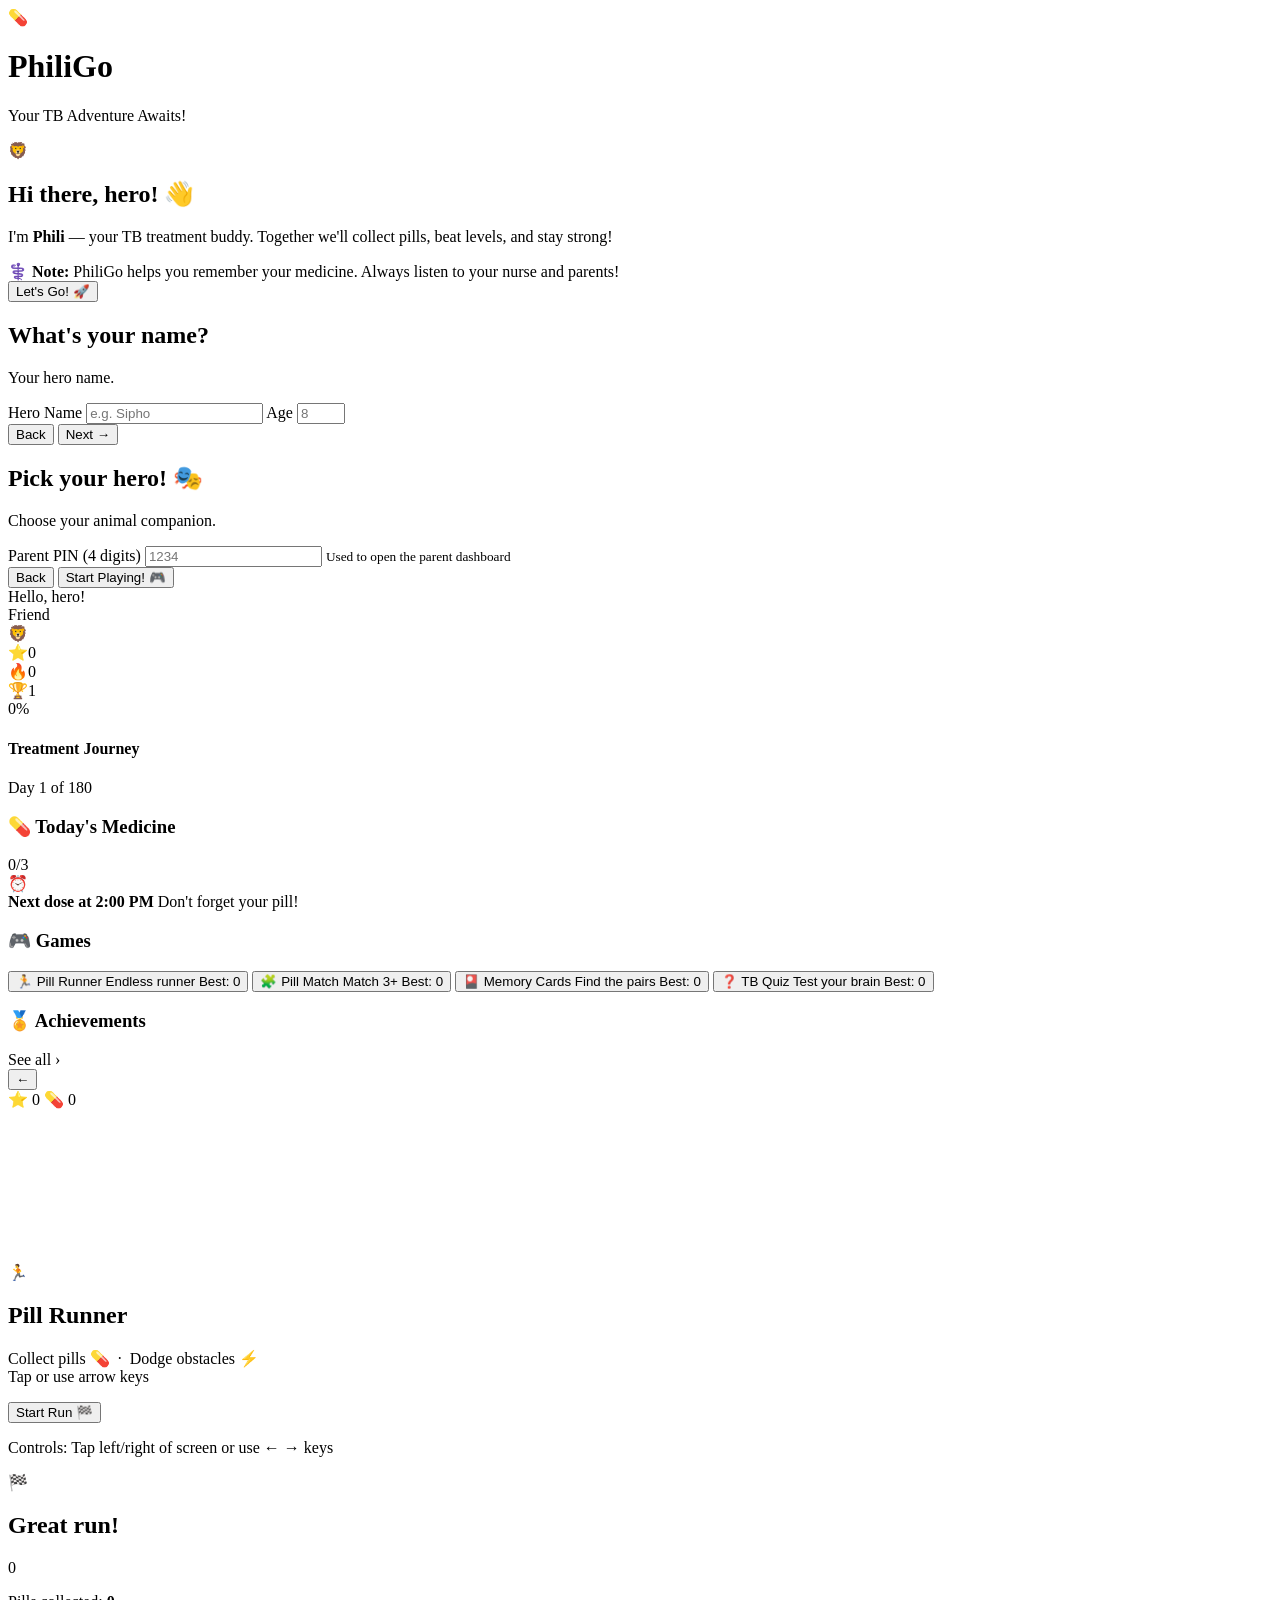
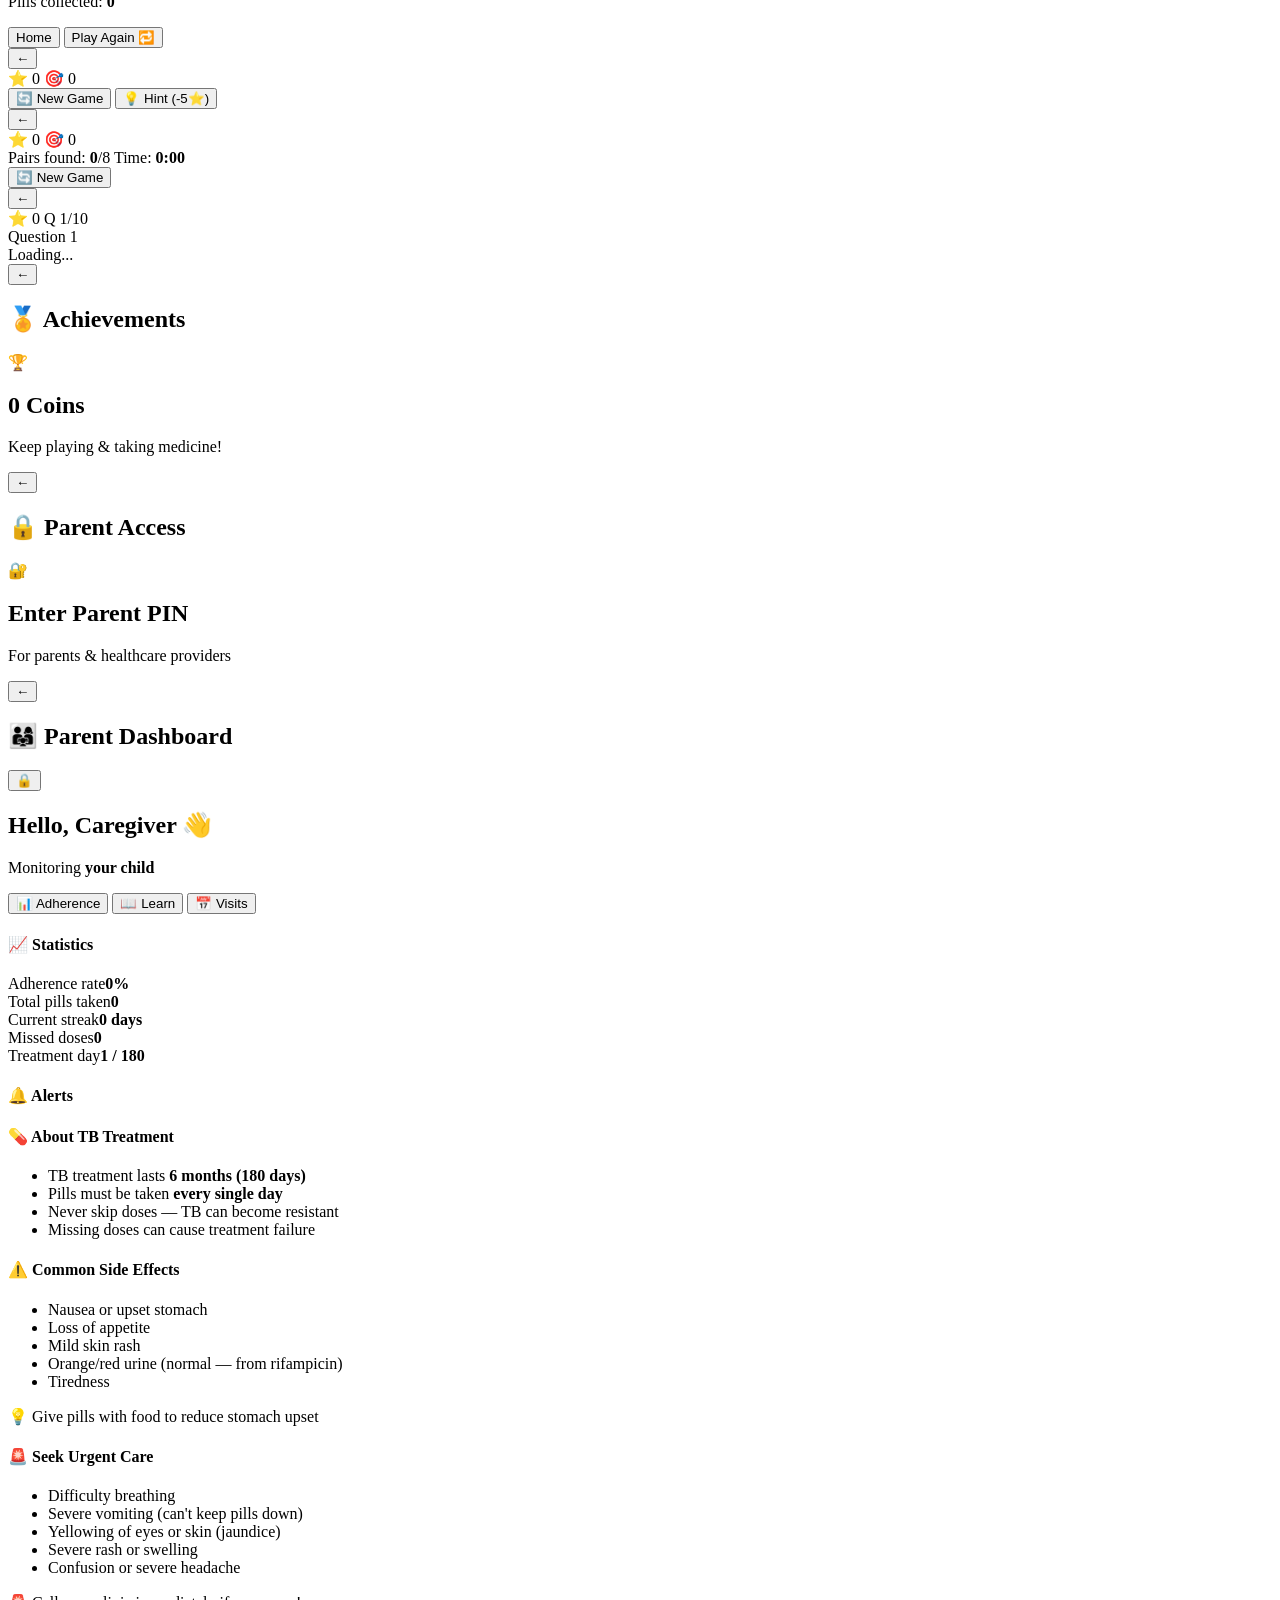
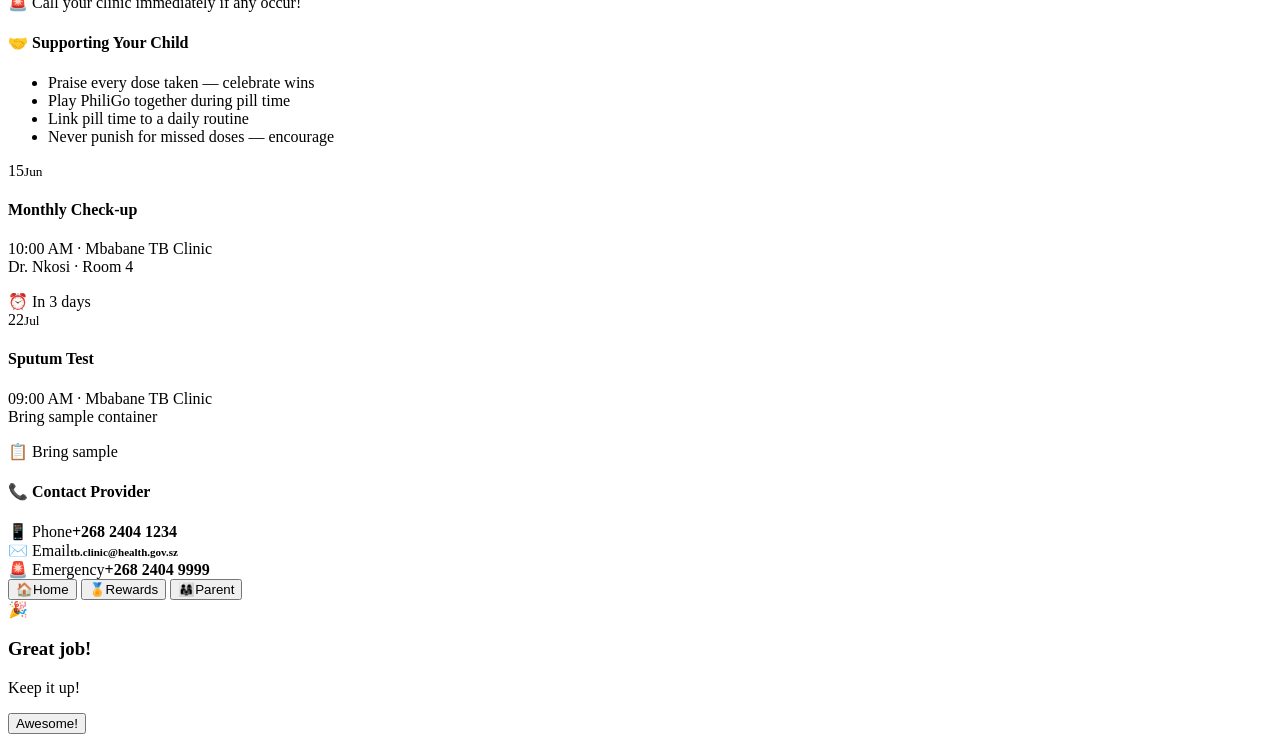
==== index.html @ ef75ff35 "Demo code to full code" ====
<!DOCTYPE html>
<html lang="en">
<head>
<meta charset="UTF-8">
<meta name="viewport" content="width=device-width,initial-scale=1,maximum-scale=1,user-scalable=no,viewport-fit=cover">
<meta name="theme-color" content="#0f7b5a">
<meta name="apple-mobile-web-app-capable" content="yes">
<meta name="apple-mobile-web-app-title" content="PhiliGo">
<meta name="description" content="Gamified TB treatment adherence app for children in Eswatini">
<title>PhiliGo — TB Adherence Adventure</title>
<link rel="manifest" href="manifest.json">
<link rel="apple-touch-icon" href="icons/icon-192.png">
<link href="https://fonts.googleapis.com/css2?family=Fredoka:wght@400;500;600;700&family=Inter:wght@400;500;600;700;800;900&display=swap" rel="stylesheet">
<link rel="stylesheet" href="css/styles.css">
</head>
<body>

<!-- SPLASH -->
<div id="splash" class="splash">
  <div class="splash__icon">💊</div>
  <h1 class="splash__title">Phili<span>Go</span></h1>
  <p class="splash__tag">Your TB Adventure Awaits!</p>
  <div class="splash__loader"><span></span></div>
</div>

<!-- ONBOARDING -->
<div id="onboard" class="onboard">
  <div class="onboard__step" data-step="0">
    <div class="dots"><span class="active"></span><span></span><span></span></div>
    <div class="onboard__hero">🦁</div>
    <h2>Hi there, hero! 👋</h2>
    <p>I'm <strong>Phili</strong> — your TB treatment buddy. Together we'll collect pills, beat levels, and stay strong!</p>
    <div class="onboard__note">
      <strong>⚕️ Note:</strong> PhiliGo helps you remember your medicine. Always listen to your nurse and parents!
    </div>
    <button class="btn btn--primary" onclick="ob.next()">Let's Go! 🚀</button>
  </div>

  <div class="onboard__step" data-step="1">
    <div class="dots"><span></span><span class="active"></span><span></span></div>
    <h2>What's your name?</h2>
    <p>Your hero name.</p>
    <label class="field">
      <span>Hero Name</span>
      <input id="obName" placeholder="e.g. Sipho" maxlength="20" autocomplete="given-name">
    </label>
    <label class="field">
      <span>Age</span>
      <input id="obAge" type="number" min="6" max="15" placeholder="8" inputmode="numeric">
    </label>
    <div class="onboard__btns">
      <button class="btn btn--ghost" onclick="ob.prev()">Back</button>
      <button class="btn btn--primary" onclick="ob.step2()">Next →</button>
    </div>
  </div>

  <div class="onboard__step" data-step="2">
    <div class="dots"><span></span><span></span><span class="active"></span></div>
    <h2>Pick your hero! 🎭</h2>
    <p>Choose your animal companion.</p>
    <div id="avatarGrid" class="avatar-grid"></div>
    <label class="field">
      <span>Parent PIN (4 digits)</span>
      <input id="obPin" type="tel" maxlength="4" inputmode="numeric" placeholder="1234">
      <small>Used to open the parent dashboard</small>
    </label>
    <div class="onboard__btns">
      <button class="btn btn--ghost" onclick="ob.prev()">Back</button>
      <button class="btn btn--primary" onclick="ob.finish()">Start Playing! 🎮</button>
    </div>
  </div>
</div>

<!-- MAIN APP -->
<div id="app" class="app">

  <!-- ============ SCREEN: HOME ============ -->
  <section class="screen screen--active" id="sc-home">
    <header class="home-header">
      <div class="home-header__row">
        <div>
          <div class="home-header__greet">Hello, hero!</div>
          <div class="home-header__name" id="homeName">Friend</div>
        </div>
        <div class="home-header__avatar" id="homeAvatar">🦁</div>
      </div>
      <div class="home-header__stats">
        <div class="stat-bubble"><span>⭐</span><span id="statCoins">0</span></div>
        <div class="stat-bubble"><span>🔥</span><span id="statStreak">0</span></div>
        <div class="stat-bubble"><span>🏆</span><span id="statLevel">1</span></div>
      </div>
    </header>

    <div class="progress-card">
      <div class="progress-ring" id="progRing">
        <span id="progPct">0%</span>
      </div>
      <div class="progress-card__txt">
        <h4>Treatment Journey</h4>
        <p id="treatInfo">Day 1 of 180</p>
      </div>
    </div>

    <div class="section-head">
      <h3>💊 Today's Medicine</h3>
      <span class="pill-count" id="pillCount">0/3</span>
    </div>
    <div class="pills-today" id="pillsToday"></div>

    <div class="reminder-banner" id="reminderBanner">
      <span class="reminder-banner__ico">⏰</span>
      <div class="reminder-banner__txt">
        <strong id="nextReminder">Next dose at 2:00 PM</strong>
        <span>Don't forget your pill!</span>
      </div>
    </div>

    <div class="section-head"><h3>🎮 Games</h3></div>
    <div class="games-grid">
      <button class="game-card game-card--orange" onclick="nav.go('game-runner')">
        <span class="game-card__ico">🏃</span>
        <span class="game-card__name">Pill Runner</span>
        <span class="game-card__sub">Endless runner</span>
        <span class="game-card__hi">Best: <span id="hi-runner">0</span></span>
      </button>
      <button class="game-card game-card--purple" onclick="nav.go('game-match')">
        <span class="game-card__ico">🧩</span>
        <span class="game-card__name">Pill Match</span>
        <span class="game-card__sub">Match 3+</span>
        <span class="game-card__hi">Best: <span id="hi-match">0</span></span>
      </button>
      <button class="game-card game-card--blue" onclick="nav.go('game-memory')">
        <span class="game-card__ico">🎴</span>
        <span class="game-card__name">Memory Cards</span>
        <span class="game-card__sub">Find the pairs</span>
        <span class="game-card__hi">Best: <span id="hi-memory">0</span></span>
      </button>
      <button class="game-card game-card--red" onclick="nav.go('game-quiz')">
        <span class="game-card__ico">❓</span>
        <span class="game-card__name">TB Quiz</span>
        <span class="game-card__sub">Test your brain</span>
        <span class="game-card__hi">Best: <span id="hi-quiz">0</span></span>
      </button>
    </div>

    <div class="section-head">
      <h3>🏅 Achievements</h3>
      <span class="see-all" onclick="nav.go('rewards')">See all ›</span>
    </div>
    <div class="badges-mini" id="miniBadges"></div>
  </section>

  <!-- ============ SCREEN: RUNNER ============ -->
  <section class="screen" id="sc-game-runner">
    <div class="game-shell">
      <div class="game-hud">
        <button class="game-hud__back" onclick="nav.go('home')">←</button>
        <div class="game-hud__stats">
          <span class="hud-chip">⭐ <span id="runnerCoins">0</span></span>
          <span class="hud-chip">💊 <span id="runnerPills">0</span></span>
        </div>
      </div>
      <canvas id="runnerCanvas"></canvas>
      <div class="game-overlay game-overlay--active" id="runnerStart">
        <div class="game-overlay__ico">🏃</div>
        <h2>Pill Runner</h2>
        <p>Collect pills 💊 &nbsp;·&nbsp; Dodge obstacles ⚡<br>Tap or use arrow keys</p>
        <button class="btn btn--primary" onclick="Runner.start()">Start Run 🏁</button>
        <p class="game-overlay__hint">Controls: Tap left/right of screen or use ← → keys</p>
      </div>
      <div class="game-overlay" id="runnerOver">
        <div class="game-overlay__ico">🏁</div>
        <h2>Great run!</h2>
        <div class="game-overlay__score" id="runnerFinalScore">0</div>
        <p>Pills collected: <strong id="runnerFinalPills">0</strong></p>
        <div class="game-overlay__btns">
          <button class="btn btn--ghost" onclick="Runner.stopAndGoHome()">Home</button>
          <button class="btn btn--primary" onclick="Runner.start()">Play Again 🔁</button>
        </div>
      </div>
    </div>
  </section>

  <!-- ============ SCREEN: MATCH-3 ============ -->
  <section class="screen" id="sc-game-match">
    <div class="game-shell game-shell--light">
      <div class="game-hud game-hud--dark">
        <button class="game-hud__back" onclick="nav.go('home')">←</button>
        <div class="game-hud__stats">
          <span class="hud-chip">⭐ <span id="matchScore">0</span></span>
          <span class="hud-chip">🎯 <span id="matchMoves">0</span></span>
        </div>
      </div>
      <div class="match-wrap">
        <div class="match-grid" id="matchGrid"></div>
        <div class="match-actions">
          <button class="btn btn--ghost" onclick="Match3.restart()">🔄 New Game</button>
          <button class="btn btn--primary" onclick="Match3.hint()">💡 Hint (-5⭐)</button>
        </div>
      </div>
    </div>
  </section>

  <!-- ============ SCREEN: MEMORY ============ -->
  <section class="screen" id="sc-game-memory">
    <div class="game-shell game-shell--light">
      <div class="game-hud game-hud--dark">
        <button class="game-hud__back" onclick="nav.go('home')">←</button>
        <div class="game-hud__stats">
          <span class="hud-chip">⭐ <span id="memScore">0</span></span>
          <span class="hud-chip">🎯 <span id="memMoves">0</span></span>
        </div>
      </div>
      <div class="memory-wrap">
        <div class="memory-grid" id="memoryGrid"></div>
        <div class="memory-info">
          <span>Pairs found: <strong id="memPairs">0</strong>/8</span>
          <span>Time: <strong id="memTime">0:00</strong></span>
        </div>
        <button class="btn btn--primary" onclick="Memory.restart()">🔄 New Game</button>
      </div>
    </div>
  </section>

  <!-- ============ SCREEN: QUIZ ============ -->
  <section class="screen" id="sc-game-quiz">
    <div class="game-shell game-shell--light">
      <div class="game-hud game-hud--dark">
        <button class="game-hud__back" onclick="nav.go('home')">←</button>
        <div class="game-hud__stats">
          <span class="hud-chip">⭐ <span id="quizScore">0</span></span>
          <span class="hud-chip">Q <span id="quizQNum">1</span>/10</span>
        </div>
      </div>
      <div class="quiz-wrap">
        <div class="quiz-progress"><div class="quiz-progress__bar" id="quizBar"></div></div>
        <div class="quiz-card">
          <div class="quiz-card__num">Question <span id="quizNumText">1</span></div>
          <div class="quiz-card__q" id="quizQ">Loading...</div>
        </div>
        <div class="quiz-options" id="quizOptions"></div>
        <div class="quiz-feedback" id="quizFeedback"></div>
      </div>
    </div>
  </section>

  <!-- ============ SCREEN: REWARDS ============ -->
  <section class="screen" id="sc-rewards">
    <div class="topbar">
      <button class="topbar__back" onclick="nav.go('home')">←</button>
      <h2>🏅 Achievements</h2>
      <div class="topbar__spacer"></div>
    </div>
    <div class="rewards-header">
      <div class="rewards-header__ico">🏆</div>
      <h2 id="rewardCoins">0 Coins</h2>
      <p>Keep playing & taking medicine!</p>
    </div>
    <div class="badges-grid" id="badgesGrid"></div>
  </section>

  <!-- ============ SCREEN: PARENT PIN ============ -->
  <section class="screen" id="sc-pin">
    <div class="topbar">
      <button class="topbar__back" onclick="nav.go('home')">←</button>
      <h2>🔒 Parent Access</h2>
      <div class="topbar__spacer"></div>
    </div>
    <div class="pin-screen">
      <div class="pin-screen__ico">🔐</div>
      <h2>Enter Parent PIN</h2>
      <p>For parents & healthcare providers</p>
      <div class="pin-dots" id="pinDots">
        <span></span><span></span><span></span><span></span>
      </div>
      <div class="pin-pad" id="pinPad"></div>
      <div class="pin-error" id="pinError"></div>
    </div>
  </section>

  <!-- ============ SCREEN: PARENT DASH ============ -->
  <section class="screen" id="sc-parent">
    <div class="topbar">
      <button class="topbar__back" onclick="nav.go('home')">←</button>
      <h2>👨‍👩‍👧 Parent Dashboard</h2>
      <button class="topbar__lock" onclick="Parent.lock()">🔒</button>
    </div>
    <div class="parent-welcome">
      <h2>Hello, Caregiver 👋</h2>
      <p>Monitoring <strong id="parentChildName">your child</strong></p>
    </div>

    <div class="parent-tabs">
      <button class="active" data-tab="adherence" onclick="Parent.tab('adherence')">📊 Adherence</button>
      <button data-tab="education" onclick="Parent.tab('education')">📖 Learn</button>
      <button data-tab="appointments" onclick="Parent.tab('appointments')">📅 Visits</button>
    </div>

    <div class="parent-tab active" id="tab-adherence">
      <div class="week-grid" id="weekGrid"></div>
      <div class="stat-panel">
        <h4>📈 Statistics</h4>
        <div class="stat-rows">
          <div class="stat-row"><span>Adherence rate</span><strong id="pAdhRate">0%</strong></div>
          <div class="stat-row"><span>Total pills taken</span><strong id="pTotal">0</strong></div>
          <div class="stat-row"><span>Current streak</span><strong id="pStreak">0 days</strong></div>
          <div class="stat-row"><span>Missed doses</span><strong class="red" id="pMissed">0</strong></div>
          <div class="stat-row"><span>Treatment day</span><strong id="pDay">1 / 180</strong></div>
        </div>
      </div>
      <div class="stat-panel">
        <h4>🔔 Alerts</h4>
        <div id="parentAlerts"></div>
      </div>
    </div>

    <div class="parent-tab" id="tab-education">
      <div class="edu-card">
        <h4>💊 About TB Treatment</h4>
        <ul>
          <li>TB treatment lasts <strong>6 months (180 days)</strong></li>
          <li>Pills must be taken <strong>every single day</strong></li>
          <li>Never skip doses — TB can become resistant</li>
          <li>Missing doses can cause treatment failure</li>
        </ul>
      </div>
      <div class="edu-card">
        <h4>⚠️ Common Side Effects</h4>
        <ul>
          <li>Nausea or upset stomach</li>
          <li>Loss of appetite</li>
          <li>Mild skin rash</li>
          <li>Orange/red urine (normal — from rifampicin)</li>
          <li>Tiredness</li>
        </ul>
        <div class="tip-box">💡 Give pills with food to reduce stomach upset</div>
      </div>
      <div class="edu-card edu-card--danger">
        <h4>🚨 Seek Urgent Care</h4>
        <ul>
          <li>Difficulty breathing</li>
          <li>Severe vomiting (can't keep pills down)</li>
          <li>Yellowing of eyes or skin (jaundice)</li>
          <li>Severe rash or swelling</li>
          <li>Confusion or severe headache</li>
        </ul>
        <div class="tip-box tip-box--danger">🚨 Call your clinic immediately if any occur!</div>
      </div>
      <div class="edu-card">
        <h4>🤝 Supporting Your Child</h4>
        <ul>
          <li>Praise every dose taken — celebrate wins</li>
          <li>Play PhiliGo together during pill time</li>
          <li>Link pill time to a daily routine</li>
          <li>Never punish for missed doses — encourage</li>
        </ul>
      </div>
    </div>

    <div class="parent-tab" id="tab-appointments">
      <div class="appt-card">
        <div class="appt-card__date"><span>15</span><small>Jun</small></div>
        <div class="appt-card__info">
          <h4>Monthly Check-up</h4>
          <p>10:00 AM · Mbabane TB Clinic<br>Dr. Nkosi · Room 4</p>
          <span class="appt-card__badge">⏰ In 3 days</span>
        </div>
      </div>
      <div class="appt-card">
        <div class="appt-card__date"><span>22</span><small>Jul</small></div>
        <div class="appt-card__info">
          <h4>Sputum Test</h4>
          <p>09:00 AM · Mbabane TB Clinic<br>Bring sample container</p>
          <span class="appt-card__badge appt-card__badge--amber">📋 Bring sample</span>
        </div>
      </div>
      <div class="stat-panel">
        <h4>📞 Contact Provider</h4>
        <div class="stat-rows">
          <div class="stat-row"><span>📱 Phone</span><strong>+268 2404 1234</strong></div>
          <div class="stat-row"><span>✉️ Email</span><strong style="font-size:11px;">tb.clinic@health.gov.sz</strong></div>
          <div class="stat-row"><span>🚨 Emergency</span><strong class="red">+268 2404 9999</strong></div>
        </div>
      </div>
    </div>
  </section>

  <!-- ============ BOTTOM NAV ============ -->
  <nav class="bottom-nav" id="bottomNav">
    <button class="nav-btn nav-btn--active" data-nav="home" onclick="nav.go('home')">
      <span class="nav-btn__ico">🏠</span><span class="nav-btn__lbl">Home</span>
    </button>
    <button class="nav-btn" data-nav="rewards" onclick="nav.go('rewards')">
      <span class="nav-btn__ico">🏅</span><span class="nav-btn__lbl">Rewards</span>
    </button>
    <button class="nav-btn" data-nav="pin" onclick="nav.go('pin')">
      <span class="nav-btn__ico">👨‍👩‍👧</span><span class="nav-btn__lbl">Parent</span>
    </button>
  </nav>
</div>

<!-- TOAST -->
<div id="toast" class="toast"></div>

<!-- MODAL -->
<div id="modal" class="modal-back">
  <div class="modal">
    <div class="modal__ico" id="modalIco">🎉</div>
    <h3 id="modalTitle">Great job!</h3>
    <p id="modalMsg">Keep it up!</p>
    <button class="btn btn--primary btn--full" onclick="ui.closeModal()">Awesome!</button>
  </div>
</div>

<script src="js/app.js"></script>
<script src="js/games.js"></script>
<script>
  // Register service worker
  if ('serviceWorker' in navigator) {
    window.addEventListener('load', () => {
      navigator.serviceWorker.register('sw.js').catch(() => {});
    });
  }
</script>
</body>
</html>
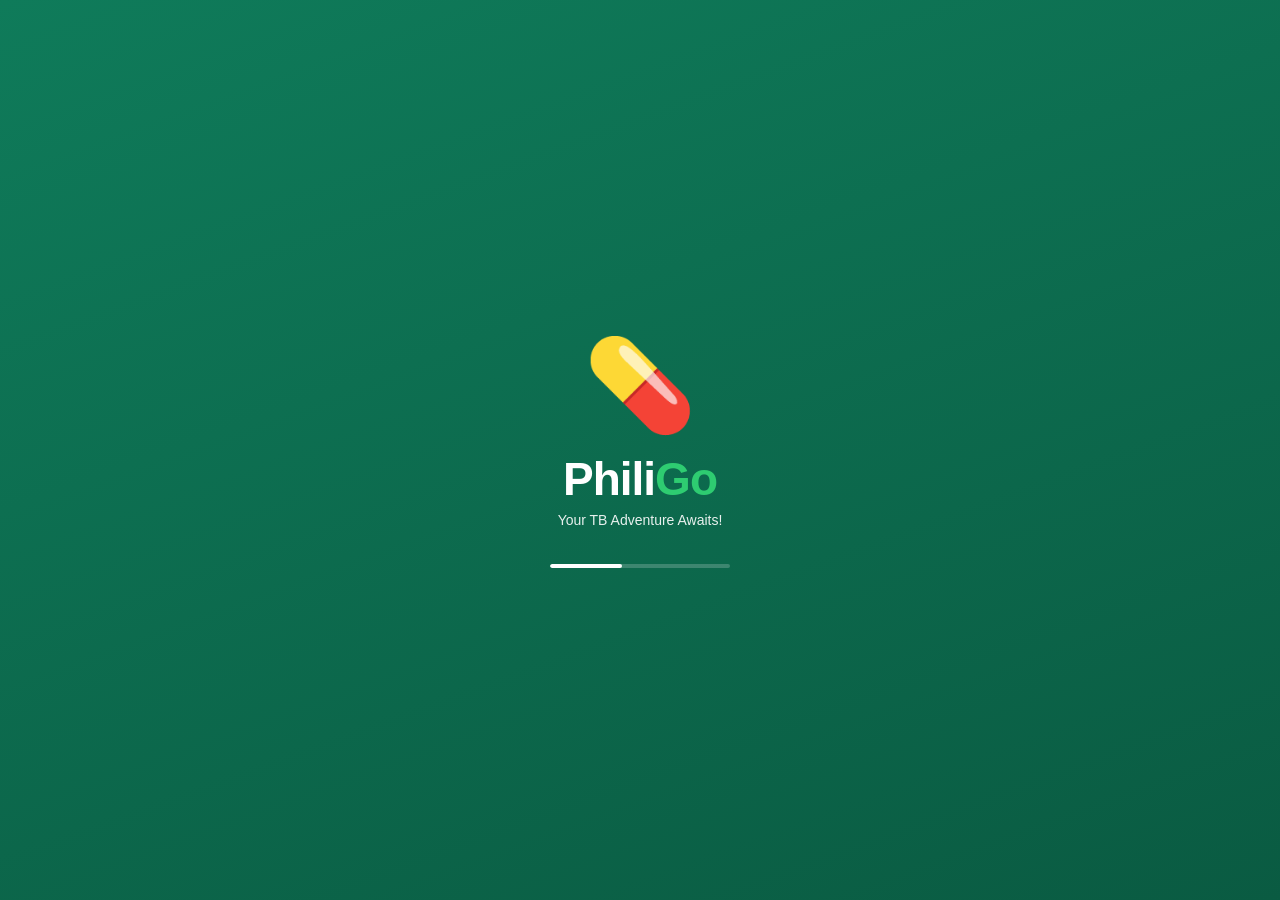
==== commit 86e63c1d: "Remove apple-touch-icon link from index.html" ====
--- a/index.html
+++ b/index.html
@@ -9,7 +9,6 @@
 <meta name="description" content="Gamified TB treatment adherence app for children in Eswatini">
 <title>PhiliGo — TB Adherence Adventure</title>
 <link rel="manifest" href="manifest.json">
-<link rel="apple-touch-icon" href="icons/icon-192.png">
 <link href="https://fonts.googleapis.com/css2?family=Fredoka:wght@400;500;600;700&family=Inter:wght@400;500;600;700;800;900&display=swap" rel="stylesheet">
 <link rel="stylesheet" href="css/styles.css">
 </head>
--- a/css/styles.css
+++ b/css/styles.css
@@ -0,0 +1,590 @@
+/* ============== RESET & VARIABLES ============== */
+*,*::before,*::after{margin:0;padding:0;box-sizing:border-box;-webkit-tap-highlight-color:transparent;}
+html,body{height:100%;overflow:hidden;}
+body{
+  font-family:'Inter',-apple-system,BlinkMacSystemFont,sans-serif;
+  background:#0a1a15;color:#0a2e25;
+  -webkit-font-smoothing:antialiased;
+  user-select:none;overscroll-behavior:none;
+  transition:background .3s,color .3s;
+}
+button{font-family:inherit;cursor:pointer;border:none;background:none;color:inherit;font-size:inherit;}
+input{font-family:inherit;font-size:15px;border:none;outline:none;background:none;color:inherit;}
+ul{list-style:none;}
+canvas{display:block;}
+
+:root{
+  --green:#0f7b5a;--green-dark:#0a5b42;--green-light:#2ecc71;--green-pale:#e8f5f0;
+  --orange:#f39c12;--purple:#9b59b6;--blue:#3498db;--red:#e74c3c;
+  --gold:#f1c40f;
+  --bg:#f4faf7;--surface:#ffffff;--surface-2:#eaf3ef;
+  --text:#0a2e25;--text-2:#4a6b60;--muted:#8aa89e;
+  --border:#d8e8e0;
+  --shadow:0 4px 14px rgba(15,123,90,.08);
+  --shadow-lg:0 12px 32px rgba(15,123,90,.15);
+  --radius:18px;
+  --safe-bottom:env(safe-area-inset-bottom,0px);
+}
+[data-theme="dark"]{
+  --bg:#0a1f18;--surface:#122e24;--surface-2:#1a3d32;
+  --text:#e8f5f0;--text-2:#a0c4b8;--muted:#608078;
+  --border:#2a4f42;
+}
+
+/* ============== APP SHELL ============== */
+.app{
+  max-width:480px;margin:0 auto;height:100vh;height:100dvh;
+  background:var(--bg);position:relative;overflow:hidden;
+  display:flex;flex-direction:column;
+  box-shadow:0 0 60px rgba(0,0,0,.15);
+}
+
+/* ============== SPLASH ============== */
+.splash{
+  position:fixed;inset:0;z-index:9999;
+  background:linear-gradient(160deg,var(--green),var(--green-dark));
+  display:flex;flex-direction:column;align-items:center;justify-content:center;
+  color:#fff;text-align:center;padding:30px;transition:opacity .5s;
+}
+.splash.hide{opacity:0;pointer-events:none;}
+.splash__icon{
+  font-size:90px;margin-bottom:14px;
+  animation:pulse 1.6s ease-in-out infinite;
+}
+@keyframes pulse{0%,100%{transform:scale(1);}50%{transform:scale(1.08);}}
+.splash__title{font-family:'Fredoka',sans-serif;font-size:46px;font-weight:700;letter-spacing:-1px;}
+.splash__title span{color:var(--green-light);}
+.splash__tag{font-size:14px;opacity:.9;margin-top:6px;}
+.splash__loader{
+  width:180px;height:4px;background:rgba(255,255,255,.2);
+  border-radius:4px;overflow:hidden;margin-top:36px;
+}
+.splash__loader span{
+  display:block;height:100%;width:40%;background:#fff;border-radius:4px;
+  animation:load 1.4s ease-in-out infinite;
+}
+@keyframes load{0%{transform:translateX(-100%);}100%{transform:translateX(350%);}}
+
+/* ============== ONBOARDING ============== */
+.onboard{
+  position:fixed;inset:0;z-index:9000;background:var(--bg);
+  display:none;flex-direction:column;padding:34px 24px 24px;
+  max-width:480px;margin:0 auto;overflow-y:auto;
+}
+.onboard.active{display:flex;}
+.onboard__step{display:none;flex-direction:column;flex:1;animation:slideIn .3s;}
+.onboard__step.active{display:flex;}
+@keyframes slideIn{from{opacity:0;transform:translateX(20px);}to{opacity:1;transform:translateX(0);}}
+.dots{display:flex;gap:6px;justify-content:center;margin-bottom:24px;}
+.dots span{width:8px;height:8px;border-radius:50%;background:var(--border);transition:.3s;}
+.dots span.active{background:var(--green);width:24px;border-radius:6px;}
+.onboard__hero{font-size:80px;text-align:center;margin:6px 0 18px;}
+.onboard h2{font-size:24px;font-weight:900;margin-bottom:10px;line-height:1.2;font-family:'Fredoka',sans-serif;}
+.onboard p{font-size:14px;color:var(--text-2);line-height:1.55;margin-bottom:18px;}
+.onboard__note{
+  font-size:12px;background:var(--green-pale);color:var(--green-dark);
+  padding:14px;border-radius:14px;line-height:1.5;margin-bottom:20px;
+}
+.onboard__btns{margin-top:auto;display:flex;gap:10px;}
+.field{display:block;margin-bottom:16px;}
+.field>span{
+  display:block;font-size:11px;font-weight:700;color:var(--green);
+  margin-bottom:6px;text-transform:uppercase;letter-spacing:.6px;
+}
+.field>small{display:block;font-size:10px;color:var(--muted);margin-top:6px;}
+.field input{
+  width:100%;padding:14px 16px;background:var(--surface);
+  border-radius:14px;font-size:15px;font-weight:600;
+  border:2px solid transparent;transition:.2s;color:var(--text);
+}
+.field input:focus{border-color:var(--green);}
+.avatar-grid{display:grid;grid-template-columns:repeat(4,1fr);gap:10px;margin-bottom:20px;}
+.avatar-opt{
+  aspect-ratio:1;border-radius:18px;background:var(--surface);
+  display:flex;align-items:center;justify-content:center;
+  font-size:32px;border:3px solid transparent;cursor:pointer;
+  transition:.15s;
+}
+.avatar-opt.selected{border-color:var(--green);background:var(--green-pale);transform:scale(1.05);}
+
+/* ============== BUTTONS ============== */
+.btn{
+  padding:15px 22px;border-radius:16px;font-weight:700;font-size:15px;
+  transition:.15s;display:inline-flex;align-items:center;justify-content:center;gap:8px;
+}
+.btn:active{transform:scale(.97);}
+.btn--primary{
+  background:linear-gradient(135deg,var(--green),var(--green-light));
+  color:#fff;box-shadow:0 8px 20px rgba(15,123,90,.3);
+}
+.btn--ghost{background:var(--surface);color:var(--text);}
+.btn--full{width:100%;}
+
+/* ============== SCREENS ============== */
+.screen{
+  position:absolute;inset:0;display:none;flex-direction:column;
+  background:var(--bg);overflow-y:auto;overflow-x:hidden;
+  padding-bottom:90px;
+}
+.screen--active{display:flex;}
+.screen::-webkit-scrollbar{width:0;}
+
+/* ============== TOPBAR ============== */
+.topbar{
+  display:flex;align-items:center;justify-content:space-between;
+  padding:16px 18px;background:var(--bg);position:sticky;top:0;z-index:20;
+  gap:10px;
+}
+.topbar h2{font-size:17px;font-weight:800;}
+.topbar__back,.topbar__lock{
+  width:38px;height:38px;border-radius:50%;
+  display:flex;align-items:center;justify-content:center;
+  background:var(--surface);font-size:18px;font-weight:700;
+  color:var(--green);box-shadow:var(--shadow);
+}
+.topbar__lock{background:var(--green-pale);}
+.topbar__spacer{width:38px;height:38px;}
+
+/* ============== HOME ============== */
+.home-header{
+  background:linear-gradient(160deg,var(--green),var(--green-dark));
+  padding:24px 22px 64px;color:#fff;
+  border-radius:0 0 32px 32px;margin-bottom:-42px;
+}
+.home-header__row{display:flex;justify-content:space-between;align-items:center;}
+.home-header__greet{font-size:13px;opacity:.85;}
+.home-header__name{font-size:24px;font-weight:800;margin-top:2px;}
+.home-header__avatar{
+  width:54px;height:54px;border-radius:50%;
+  background:rgba(255,255,255,.2);backdrop-filter:blur(10px);
+  display:flex;align-items:center;justify-content:center;
+  font-size:28px;border:2px solid rgba(255,255,255,.3);
+}
+.home-header__stats{
+  display:flex;gap:8px;margin-top:18px;
+}
+.stat-bubble{
+  flex:1;background:rgba(255,255,255,.18);backdrop-filter:blur(10px);
+  border-radius:14px;padding:8px 12px;
+  display:flex;align-items:center;gap:6px;
+  font-weight:800;font-size:14px;
+}
+
+/* Progress card */
+.progress-card{
+  margin:0 20px 16px;background:var(--surface);border-radius:20px;
+  padding:16px 18px;box-shadow:var(--shadow-lg);
+  display:flex;align-items:center;gap:14px;
+  position:relative;z-index:2;
+}
+.progress-ring{
+  width:74px;height:74px;border-radius:50%;flex-shrink:0;
+  background:conic-gradient(var(--green) 0deg, var(--green) var(--p,0deg), #e0ece6 var(--p,0deg));
+  display:flex;align-items:center;justify-content:center;
+  position:relative;transition:.5s;
+}
+.progress-ring::before{content:'';position:absolute;inset:8px;border-radius:50%;background:var(--surface);}
+.progress-ring span{position:relative;font-size:16px;font-weight:900;color:var(--green);}
+.progress-card__txt h4{font-size:14px;font-weight:800;margin-bottom:3px;}
+.progress-card__txt p{font-size:12px;color:var(--text-2);}
+
+/* Section heads */
+.section-head{
+  display:flex;justify-content:space-between;align-items:center;
+  padding:0 20px;margin:22px 0 12px;
+}
+.section-head h3{font-size:16px;font-weight:800;font-family:'Fredoka',sans-serif;}
+.pill-count{
+  font-size:12px;font-weight:800;color:var(--green);
+  background:var(--green-pale);padding:4px 12px;border-radius:20px;
+}
+.see-all{font-size:12px;font-weight:700;color:var(--green);cursor:pointer;}
+
+/* Today's pills */
+.pills-today{display:flex;gap:8px;padding:0 20px;}
+.pill-slot{
+  flex:1;aspect-ratio:1;border-radius:16px;
+  background:var(--surface);border:2px dashed var(--border);
+  display:flex;flex-direction:column;align-items:center;justify-content:center;
+  font-size:9px;font-weight:700;color:var(--muted);
+  transition:.2s;cursor:pointer;gap:2px;
+}
+.pill-slot__emoji{font-size:24px;filter:grayscale(1);opacity:.4;}
+.pill-slot.taken{
+  background:linear-gradient(135deg,var(--green),var(--green-light));
+  border-style:solid;border-color:var(--green);color:#fff;
+  position:relative;cursor:default;
+}
+.pill-slot.taken .pill-slot__emoji{filter:none;opacity:1;}
+.pill-slot.taken::after{
+  content:'✓';position:absolute;top:-6px;right:-6px;
+  width:22px;height:22px;border-radius:50%;
+  background:var(--green-light);color:#fff;font-size:13px;font-weight:900;
+  display:flex;align-items:center;justify-content:center;
+  box-shadow:0 3px 8px rgba(46,204,113,.4);
+}
+
+/* Reminder */
+.reminder-banner{
+  display:flex;gap:12px;align-items:center;
+  margin:14px 20px 0;padding:14px 16px;
+  background:#fef9e7;border:1.5px solid #f0e4b8;border-radius:18px;
+}
+.reminder-banner__ico{font-size:24px;}
+.reminder-banner__txt{flex:1;}
+.reminder-banner__txt strong{font-size:13px;color:#7a6a1a;display:block;}
+.reminder-banner__txt span{font-size:11px;color:#9a8a3a;}
+
+/* Games grid */
+.games-grid{
+  display:grid;grid-template-columns:1fr 1fr;gap:12px;padding:0 20px;
+}
+.game-card{
+  border-radius:20px;padding:16px 14px;color:#fff;
+  display:flex;flex-direction:column;gap:2px;
+  text-align:left;transition:.15s;box-shadow:var(--shadow-lg);
+}
+.game-card:active{transform:scale(.97);}
+.game-card--orange{background:linear-gradient(135deg,#f39c12,#e67e22);}
+.game-card--purple{background:linear-gradient(135deg,#9b59b6,#8e44ad);}
+.game-card--blue{background:linear-gradient(135deg,#3498db,#2980b9);}
+.game-card--red{background:linear-gradient(135deg,#e74c3c,#c0392b);}
+.game-card__ico{font-size:32px;margin-bottom:6px;}
+.game-card__name{font-size:15px;font-weight:800;font-family:'Fredoka',sans-serif;}
+.game-card__sub{font-size:11px;opacity:.9;}
+.game-card__hi{font-size:10px;opacity:.85;margin-top:6px;font-weight:600;}
+
+/* Badges mini */
+.badges-mini{
+  display:flex;gap:8px;padding:0 20px 20px;overflow-x:auto;
+}
+.badges-mini::-webkit-scrollbar{display:none;}
+.badge-mini{
+  flex-shrink:0;width:70px;height:70px;border-radius:18px;
+  background:var(--surface);box-shadow:var(--shadow);
+  display:flex;flex-direction:column;align-items:center;justify-content:center;
+  padding:6px;text-align:center;
+}
+.badge-mini.locked{opacity:.35;filter:grayscale(1);}
+.badge-mini.unlocked{background:linear-gradient(135deg,#fff8e7,var(--surface));border:1px solid var(--gold);}
+.badge-mini__ico{font-size:24px;}
+.badge-mini__name{font-size:8px;font-weight:800;margin-top:2px;line-height:1.1;}
+
+/* ============== BOTTOM NAV ============== */
+.bottom-nav{
+  position:absolute;bottom:0;left:0;right:0;background:var(--surface);
+  border-top:1px solid var(--border);
+  display:flex;padding:8px 0 calc(8px + var(--safe-bottom));
+  z-index:50;box-shadow:0 -4px 20px rgba(0,0,0,.04);
+}
+.nav-btn{
+  flex:1;display:flex;flex-direction:column;align-items:center;gap:3px;
+  padding:6px 0;color:var(--muted);transition:.15s;
+}
+.nav-btn__ico{font-size:20px;}
+.nav-btn__lbl{font-size:10px;font-weight:700;}
+.nav-btn--active{color:var(--green);}
+.nav-btn--active .nav-btn__ico{transform:translateY(-2px);}
+
+/* ============== GAME SHELL ============== */
+.game-shell{
+  flex:1;position:relative;overflow:hidden;background:#87ceeb;
+  display:flex;flex-direction:column;
+}
+.game-shell--light{background:var(--bg);}
+.game-hud{
+  position:absolute;top:0;left:0;right:0;
+  padding:14px 18px;display:flex;justify-content:space-between;
+  z-index:5;pointer-events:none;align-items:center;
+}
+.game-hud--dark{position:relative;background:var(--surface);border-bottom:1px solid var(--border);pointer-events:auto;}
+.game-hud__back{
+  width:36px;height:36px;border-radius:50%;
+  background:rgba(0,0,0,.4);color:#fff;font-size:18px;font-weight:700;
+  display:flex;align-items:center;justify-content:center;
+  pointer-events:auto;
+}
+.game-hud--dark .game-hud__back{background:var(--surface-2);color:var(--text);}
+.game-hud__stats{display:flex;gap:8px;}
+.hud-chip{
+  background:rgba(0,0,0,.5);backdrop-filter:blur(10px);
+  color:#fff;padding:6px 14px;border-radius:20px;
+  font-size:13px;font-weight:800;
+}
+.game-hud--dark .hud-chip{background:var(--surface-2);color:var(--text);}
+#runnerCanvas{
+  position:absolute;inset:0;width:100%;height:100%;touch-action:none;
+}
+.game-overlay{
+  position:absolute;inset:0;background:rgba(10,46,37,.9);
+  backdrop-filter:blur(10px);
+  display:none;flex-direction:column;align-items:center;justify-content:center;
+  color:#fff;text-align:center;padding:30px;z-index:10;
+}
+.game-overlay--active{display:flex;}
+.game-overlay__ico{font-size:70px;margin-bottom:10px;}
+.game-overlay h2{font-size:28px;font-weight:900;font-family:'Fredoka',sans-serif;margin-bottom:8px;}
+.game-overlay p{font-size:14px;opacity:.9;line-height:1.5;margin-bottom:22px;}
+.game-overlay__score{font-size:56px;font-weight:900;color:var(--green-light);margin-bottom:8px;font-family:'Fredoka',sans-serif;}
+.game-overlay__btns{display:flex;gap:10px;margin-top:8px;}
+.game-overlay__hint{font-size:11px;opacity:.6;margin-top:16px;}
+
+/* ============== MATCH-3 ============== */
+.match-wrap{
+  flex:1;display:flex;flex-direction:column;align-items:center;justify-content:center;
+  padding:20px;gap:16px;
+}
+.match-grid{
+  display:grid;grid-template-columns:repeat(8,1fr);gap:4px;
+  width:100%;max-width:360px;aspect-ratio:1;
+  background:var(--surface-2);border-radius:20px;padding:10px;
+}
+.match-tile{
+  border-radius:10px;display:flex;align-items:center;justify-content:center;
+  font-size:22px;cursor:pointer;transition:.15s;
+  background:#fff;
+}
+.match-tile:active{transform:scale(.85);}
+.match-tile.selected{outline:3px solid var(--green);outline-offset:-3px;transform:scale(.92);}
+.match-tile.pop{animation:pop .3s ease forwards;}
+@keyframes pop{0%{transform:scale(1);}50%{transform:scale(1.3);}100%{transform:scale(0);opacity:0;}}
+.match-actions{display:flex;gap:10px;}
+
+/* ============== MEMORY ============== */
+.memory-wrap{
+  flex:1;display:flex;flex-direction:column;align-items:center;justify-content:center;
+  padding:20px;gap:14px;
+}
+.memory-grid{
+  display:grid;grid-template-columns:repeat(4,1fr);gap:10px;
+  width:100%;max-width:340px;aspect-ratio:1;
+}
+.memory-card{
+  border-radius:16px;background:linear-gradient(135deg,var(--green),var(--green-light));
+  display:flex;align-items:center;justify-content:center;
+  font-size:32px;cursor:pointer;position:relative;
+  transform-style:preserve-3d;transition:transform .4s;
+}
+.memory-card.flipped{transform:rotateY(180deg);}
+.memory-card__front,.memory-card__back{
+  position:absolute;inset:0;border-radius:16px;
+  display:flex;align-items:center;justify-content:center;
+  backface-visibility:hidden;
+}
+.memory-card__front{background:linear-gradient(135deg,var(--green),var(--green-light));color:#fff;font-size:24px;}
+.memory-card__back{
+  background:var(--surface);transform:rotateY(180deg);
+  border:2px solid var(--border);font-size:32px;
+}
+.memory-card.matched{opacity:.5;pointer-events:none;animation:pop .4s ease;}
+.memory-info{
+  display:flex;justify-content:space-between;width:100%;max-width:340px;
+  font-size:13px;color:var(--text-2);font-weight:600;
+}
+
+/* ============== QUIZ ============== */
+.quiz-wrap{
+  flex:1;padding:20px;display:flex;flex-direction:column;
+  overflow-y:auto;
+}
+.quiz-progress{
+  height:6px;background:var(--border);border-radius:6px;overflow:hidden;
+  margin-bottom:20px;flex-shrink:0;
+}
+.quiz-progress__bar{
+  height:100%;background:linear-gradient(90deg,var(--green),var(--green-light));
+  width:0%;transition:.4s;border-radius:6px;
+}
+.quiz-card{
+  background:var(--surface);border-radius:20px;padding:22px;
+  box-shadow:var(--shadow);margin-bottom:20px;flex-shrink:0;
+}
+.quiz-card__num{
+  font-size:11px;color:var(--green);font-weight:800;
+  text-transform:uppercase;letter-spacing:.6px;margin-bottom:10px;
+}
+.quiz-card__q{font-size:17px;font-weight:700;line-height:1.5;font-family:'Fredoka',sans-serif;}
+.quiz-options{display:flex;flex-direction:column;gap:10px;}
+.quiz-opt{
+  padding:16px 18px;background:var(--surface);border-radius:16px;
+  text-align:left;font-size:14px;font-weight:600;
+  border:2px solid var(--border);transition:.2s;
+  display:flex;align-items:center;gap:12px;
+}
+.quiz-opt:active{transform:scale(.98);}
+.quiz-opt .letter{
+  width:28px;height:28px;border-radius:50%;background:var(--surface-2);
+  color:var(--green);font-weight:800;font-size:13px;flex-shrink:0;
+  display:flex;align-items:center;justify-content:center;
+}
+.quiz-opt.correct{background:#d4f0e8;border-color:var(--green);color:var(--green-dark);}
+.quiz-opt.correct .letter{background:var(--green);color:#fff;}
+.quiz-opt.wrong{background:#fde8e8;border-color:var(--red);color:#b33c3c;}
+.quiz-opt.wrong .letter{background:var(--red);color:#fff;}
+.quiz-feedback{
+  text-align:center;font-size:13px;font-weight:700;
+  margin-top:16px;color:var(--green);min-height:20px;
+}
+
+/* ============== REWARDS ============== */
+.rewards-header{
+  background:linear-gradient(160deg,#f39c12,#e67e22);
+  padding:28px 24px;color:#fff;text-align:center;
+  border-radius:0 0 32px 32px;margin-bottom:20px;
+}
+.rewards-header__ico{font-size:56px;margin-bottom:6px;}
+.rewards-header h2{font-size:28px;font-weight:900;font-family:'Fredoka',sans-serif;}
+.rewards-header p{font-size:13px;opacity:.9;margin-top:4px;}
+.badges-grid{
+  display:grid;grid-template-columns:repeat(3,1fr);gap:12px;padding:0 20px;
+}
+.badge-item{
+  aspect-ratio:1;border-radius:20px;background:var(--surface);
+  display:flex;flex-direction:column;align-items:center;justify-content:center;
+  padding:8px;text-align:center;box-shadow:var(--shadow);
+  border:2px solid transparent;transition:.2s;
+}
+.badge-item.locked{opacity:.4;filter:grayscale(1);}
+.badge-item.unlocked{border-color:var(--gold);background:#fff8e7;}
+.badge-item__ico{font-size:36px;margin-bottom:4px;}
+.badge-item__name{font-size:10px;font-weight:800;line-height:1.2;}
+
+/* ============== PARENT ============== */
+.pin-screen{
+  flex:1;display:flex;flex-direction:column;
+  align-items:center;justify-content:center;padding:30px;
+}
+.pin-screen__ico{font-size:60px;margin-bottom:12px;}
+.pin-screen h2{font-size:22px;font-weight:900;margin-bottom:6px;}
+.pin-screen p{font-size:13px;color:var(--text-2);margin-bottom:28px;}
+.pin-dots{display:flex;gap:14px;margin-bottom:28px;}
+.pin-dots span{width:16px;height:16px;border-radius:50%;background:var(--border);transition:.2s;}
+.pin-dots span.filled{background:var(--green);transform:scale(1.15);}
+.pin-pad{
+  display:grid;grid-template-columns:repeat(3,1fr);gap:12px;
+  width:100%;max-width:280px;
+}
+.pin-key{
+  aspect-ratio:1;border-radius:50%;background:var(--surface);
+  font-size:22px;font-weight:800;display:flex;align-items:center;justify-content:center;
+  box-shadow:var(--shadow);transition:.15s;
+}
+.pin-key:active{transform:scale(.92);background:var(--green);color:#fff;}
+.pin-key.del{font-size:18px;background:#fde8e8;color:#b33c3c;}
+.pin-error{
+  color:var(--red);font-size:13px;font-weight:700;
+  margin-top:16px;min-height:20px;
+}
+
+.parent-welcome{
+  background:linear-gradient(160deg,var(--green),var(--green-dark));
+  padding:24px;color:#fff;border-radius:0 0 32px 32px;margin-bottom:18px;
+}
+.parent-welcome h2{font-size:22px;font-weight:900;}
+.parent-welcome p{font-size:13px;opacity:.9;margin-top:4px;}
+.parent-tabs{
+  display:flex;gap:6px;background:var(--surface-2);border-radius:16px;
+  padding:5px;margin:0 20px 18px;
+}
+.parent-tabs button{
+  flex:1;padding:10px 4px;border-radius:12px;
+  font-size:11px;font-weight:700;color:var(--text-2);transition:.2s;
+}
+.parent-tabs button.active{background:var(--surface);color:var(--green);box-shadow:var(--shadow);}
+.parent-tab{display:none;padding:0 20px;animation:slideIn .3s;}
+.parent-tab.active{display:block;}
+.week-grid{display:grid;grid-template-columns:repeat(7,1fr);gap:6px;margin-bottom:16px;}
+.week-day{
+  aspect-ratio:1;border-radius:12px;background:var(--surface-2);
+  display:flex;flex-direction:column;align-items:center;justify-content:center;
+  font-size:10px;font-weight:700;color:var(--muted);gap:3px;
+}
+.week-day__dot{width:8px;height:8px;border-radius:50%;background:var(--border);}
+.week-day.done{background:#d4f0e8;color:var(--green);}
+.week-day.done .week-day__dot{background:var(--green);}
+.week-day.missed{background:#fde8e8;color:var(--red);}
+.week-day.missed .week-day__dot{background:var(--red);}
+.stat-panel{
+  background:var(--surface);border-radius:20px;padding:18px;
+  margin-bottom:14px;box-shadow:var(--shadow);
+}
+.stat-panel h4{font-size:14px;font-weight:800;margin-bottom:12px;}
+.stat-rows{display:flex;flex-direction:column;gap:8px;}
+.stat-row{
+  display:flex;justify-content:space-between;align-items:center;
+  padding:10px 12px;background:var(--bg);border-radius:12px;
+  font-size:12px;font-weight:600;color:var(--text-2);
+}
+.stat-row strong{color:var(--green);font-weight:800;font-size:13px;}
+.stat-row strong.red{color:var(--red);}
+.alert-item{
+  padding:12px;background:var(--bg);border-radius:12px;
+  margin-bottom:8px;font-size:12px;font-weight:600;
+  border-left:3px solid var(--green);
+}
+.alert-item.warn{border-left-color:var(--orange);}
+.alert-item.danger{border-left-color:var(--red);}
+.edu-card{
+  background:var(--surface);border-radius:20px;padding:18px;
+  margin-bottom:14px;box-shadow:var(--shadow);
+}
+.edu-card h4{font-size:14px;font-weight:800;margin-bottom:10px;}
+.edu-card ul{padding-left:20px;}
+.edu-card li{font-size:13px;line-height:1.7;color:var(--text-2);margin-bottom:4px;}
+.edu-card--danger{border-left:4px solid var(--red);}
+.tip-box{
+  background:#fef9e7;color:#7a6a1a;padding:10px 14px;
+  border-radius:12px;font-size:12px;font-weight:600;margin-top:10px;
+}
+.tip-box--danger{background:#fde8e8;color:#b33c3c;}
+.appt-card{
+  display:flex;gap:14px;background:var(--surface);border-radius:18px;
+  padding:16px;margin-bottom:12px;box-shadow:var(--shadow);
+}
+.appt-card__date{
+  background:var(--green-pale);border-radius:14px;padding:10px 14px;
+  text-align:center;flex-shrink:0;min-width:56px;
+}
+.appt-card__date span{font-size:22px;font-weight:900;color:var(--green);display:block;line-height:1;}
+.appt-card__date small{font-size:10px;font-weight:700;color:var(--green);text-transform:uppercase;}
+.appt-card__info{flex:1;}
+.appt-card__info h4{font-size:14px;font-weight:800;margin-bottom:4px;}
+.appt-card__info p{font-size:12px;color:var(--text-2);line-height:1.5;}
+.appt-card__badge{
+  display:inline-block;padding:3px 10px;border-radius:20px;
+  background:var(--green-pale);color:var(--green);
+  font-size:10px;font-weight:800;margin-top:6px;
+}
+.appt-card__badge--amber{background:#fef9e7;color:#c97d0e;}
+
+/* ============== TOAST & MODAL ============== */
+.toast{
+  position:fixed;bottom:100px;left:50%;
+  transform:translateX(-50%) translateY(20px);
+  background:rgba(10,46,37,.95);color:#fff;
+  padding:12px 22px;border-radius:30px;
+  font-size:13px;font-weight:700;z-index:9000;
+  opacity:0;pointer-events:none;transition:.3s;
+  box-shadow:0 8px 24px rgba(0,0,0,.3);
+  max-width:90vw;text-align:center;
+}
+.toast.show{opacity:1;transform:translateX(-50%) translateY(0);}
+.modal-back{
+  position:fixed;inset:0;background:rgba(10,46,37,.6);
+  backdrop-filter:blur(6px);z-index:8000;
+  display:none;align-items:center;justify-content:center;padding:24px;
+}
+.modal-back.active{display:flex;}
+.modal{
+  background:var(--surface);border-radius:26px;padding:26px 22px;
+  max-width:340px;width:100%;text-align:center;
+  animation:pop .3s cubic-bezier(.34,1.56,.64,1);
+}
+.modal__ico{font-size:60px;margin-bottom:8px;}
+.modal h3{font-size:22px;font-weight:900;margin-bottom:6px;font-family:'Fredoka',sans-serif;}
+.modal p{font-size:14px;color:var(--text-2);line-height:1.5;margin-bottom:20px;}
+
+@media (max-width:380px){
+  .game-card__name{font-size:13px;}
+  .match-tile{font-size:18px;}
+}
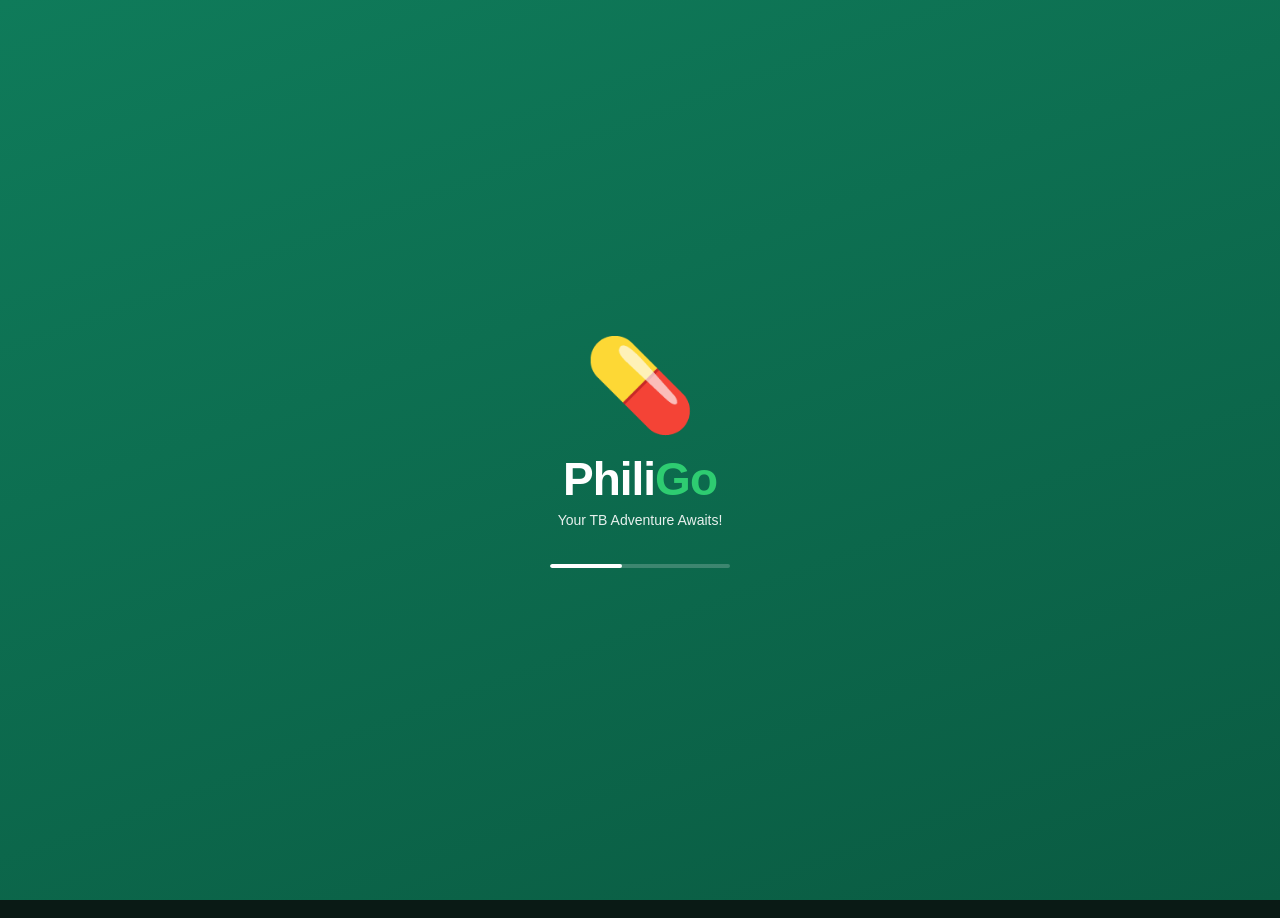
==== commit e916bf9a: "Fix HTML formatting and structure" ====
--- a/index.html
+++ b/index.html
@@ -13,7 +13,7 @@
 <link rel="stylesheet" href="css/styles.css">
 </head>
 <body>
-
+<a href="https://cliniciansthatcode.com/directory/#p-wakhile-keiren-mavimbela"><img src="https://cliniciansthatcode.com/badge/verified.svg" alt="clinicians that code: verified builder" width="260" height="28"></a> 
 <!-- SPLASH -->
 <div id="splash" class="splash">
   <div class="splash__icon">💊</div>
@@ -24,7 +24,7 @@
 
 <!-- ONBOARDING -->
 <div id="onboard" class="onboard">
-  <div class="onboard__step" data-step="0">
+  <div class="onboard__step active" data-step="0">
     <div class="dots"><span class="active"></span><span></span><span></span></div>
     <div class="onboard__hero">🦁</div>
     <h2>Hi there, hero! 👋</h2>
@@ -410,16 +410,19 @@
     <button class="btn btn--primary btn--full" onclick="ui.closeModal()">Awesome!</button>
   </div>
 </div>
-
+  
 <script src="js/app.js"></script>
 <script src="js/games.js"></script>
-<script>
-  // Register service worker
-  if ('serviceWorker' in navigator) {
-    window.addEventListener('load', () => {
-      navigator.serviceWorker.register('sw.js').catch(() => {});
-    });
-  }
+  
+</body>
+  <script>
+window.onerror = function(msg, src, line, col, err) {
+  alert('ERROR: ' + msg + '\nAt: ' + src + ':' + line);
+  document.body.innerHTML = '<pre style="padding:20px;color:red;background:#fff;font-size:12px;">ERROR: ' + msg + '\n\n' + (err && err.stack ? err.stack : '') + '</pre>';
+};
+window.addEventListener('unhandledrejection', function(e) {
+  alert('PROMISE ERROR: ' + (e.reason && e.reason.message ? e.reason.message : e.reason));
+});
 </script>
-</body>
+  
 </html>
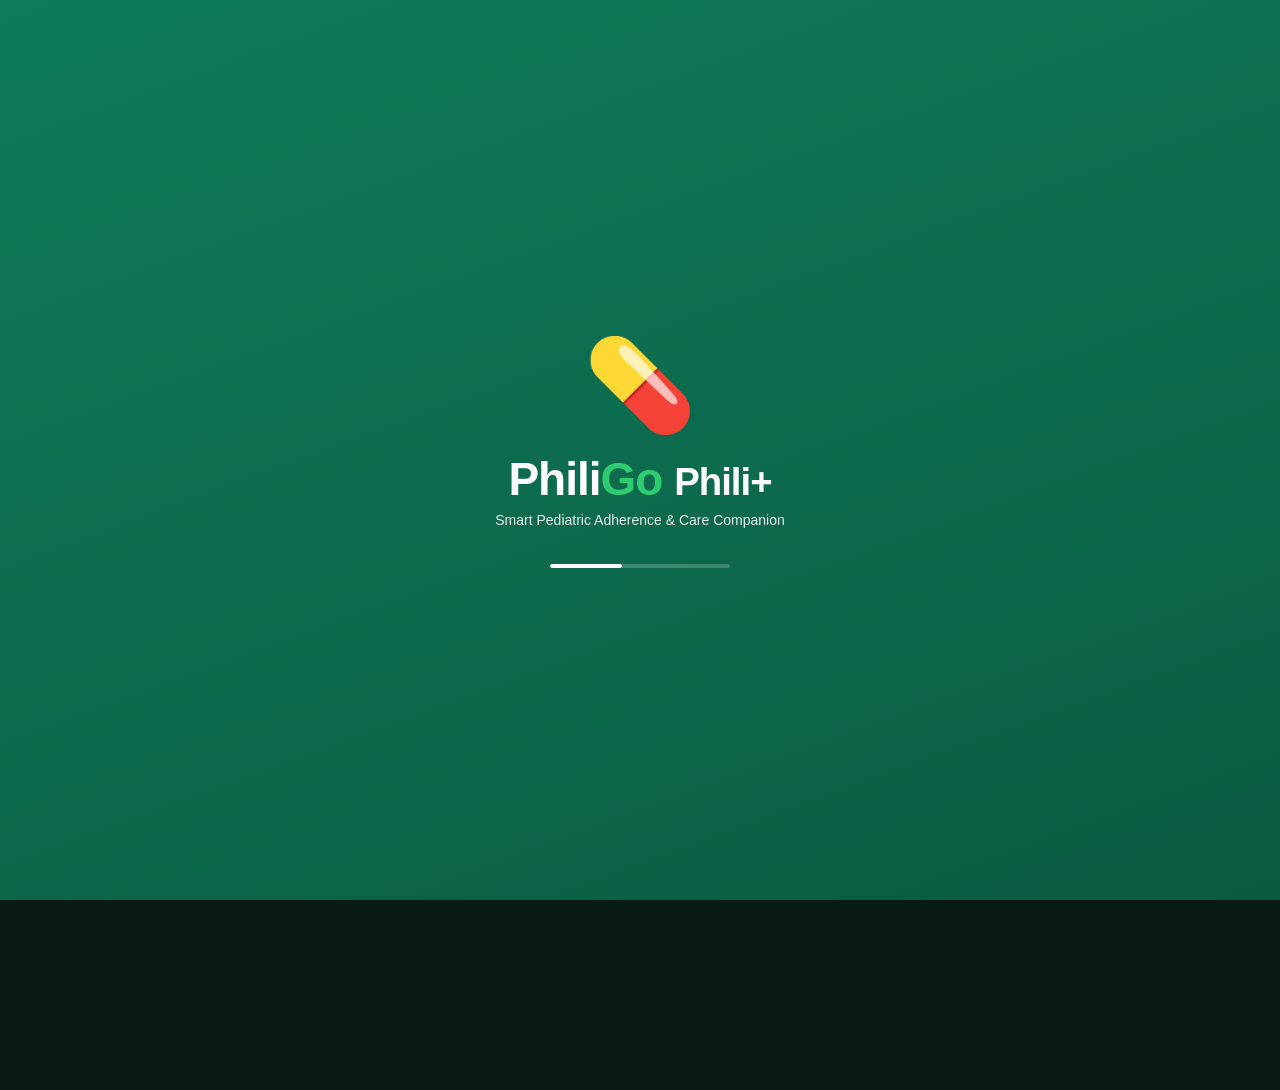
==== commit 1cacd2a9: "Update index.html Expansion 1" ====
--- a/index.html
+++ b/index.html
@@ -6,46 +6,50 @@
 <meta name="theme-color" content="#0f7b5a">
 <meta name="apple-mobile-web-app-capable" content="yes">
 <meta name="apple-mobile-web-app-title" content="PhiliGo">
-<meta name="description" content="Gamified TB treatment adherence app for children in Eswatini">
-<title>PhiliGo — TB Adherence Adventure</title>
+<meta name="description" content="Gamified pediatric medication adherence web app for Eswatini">
+<title>PhiliGo (Phili+) — Pediatric Adherence Adventure</title>
 <link rel="manifest" href="manifest.json">
 <link href="https://fonts.googleapis.com/css2?family=Fredoka:wght@400;500;600;700&family=Inter:wght@400;500;600;700;800;900&display=swap" rel="stylesheet">
 <link rel="stylesheet" href="css/styles.css">
 </head>
 <body>
-<a href="https://cliniciansthatcode.com/directory/#p-wakhile-keiren-mavimbela"><img src="https://cliniciansthatcode.com/badge/verified.svg" alt="clinicians that code: verified builder" width="260" height="28"></a> 
+<a class="builder-badge" href="https://cliniciansthatcode.com/directory/#p-wakhile-keiren-mavimbela" target="_blank" rel="noopener">
+  <img src="https://cliniciansthatcode.com/badge/verified.svg" alt="clinicians that code: verified builder" width="220" height="24">
+</a>
+
 <!-- SPLASH -->
 <div id="splash" class="splash">
   <div class="splash__icon">💊</div>
-  <h1 class="splash__title">Phili<span>Go</span></h1>
-  <p class="splash__tag">Your TB Adventure Awaits!</p>
+  <h1 class="splash__title">Phili<span>Go</span> <small>Phili+</small></h1>
+  <p class="splash__tag">Smart Pediatric Adherence & Care Companion</p>
   <div class="splash__loader"><span></span></div>
 </div>
 
 <!-- ONBOARDING -->
 <div id="onboard" class="onboard">
   <div class="onboard__step active" data-step="0">
-    <div class="dots"><span class="active"></span><span></span><span></span></div>
+    <div class="dots"><span class="active"></span><span></span><span></span><span></span></div>
     <div class="onboard__hero">🦁</div>
-    <h2>Hi there, hero! 👋</h2>
-    <p>I'm <strong>Phili</strong> — your TB treatment buddy. Together we'll collect pills, beat levels, and stay strong!</p>
+    <h2>Welcome to PhiliGo! 👋</h2>
+    <p>I'm <strong>Phili</strong> — your health adventure buddy. Together we track daily doses, check symptoms safely, and unlock 15 mini-games!</p>
     <div class="onboard__note">
-      <strong>⚕️ Note:</strong> PhiliGo helps you remember your medicine. Always listen to your nurse and parents!
-    </div>
-    <button class="btn btn--primary" onclick="ob.next()">Let's Go! 🚀</button>
+      <strong>⚕️ Clinical Alignment:</strong> Guided by Eswatini STG &amp; EML (2021) adherence &amp; safety principles. Always follow your clinician's prescription.
+    </div>
+    <button class="btn btn--primary" onclick="ob.next()">Start Setup 🚀</button>
   </div>
 
   <div class="onboard__step" data-step="1">
-    <div class="dots"><span></span><span class="active"></span><span></span></div>
-    <h2>What's your name?</h2>
-    <p>Your hero name.</p>
+    <div class="dots"><span></span><span class="active"></span><span></span><span></span></div>
+    <h2>Child Profile &amp; Age Tier</h2>
+    <p>Parent-entered age automatically sets the interface &amp; game tier (6–8, 9–12, or 13–16).</p>
     <label class="field">
-      <span>Hero Name</span>
+      <span>Child / Hero Name</span>
       <input id="obName" placeholder="e.g. Sipho" maxlength="20" autocomplete="given-name">
     </label>
     <label class="field">
-      <span>Age</span>
-      <input id="obAge" type="number" min="6" max="15" placeholder="8" inputmode="numeric">
+      <span>Child's Age (6–16 years)</span>
+      <input id="obAge" type="number" min="6" max="16" placeholder="9" inputmode="numeric" oninput="ob.previewTier()">
+      <small id="tierPreview">Enter age (6–16) to preview automatic experience tier</small>
     </label>
     <div class="onboard__btns">
       <button class="btn btn--ghost" onclick="ob.prev()">Back</button>
@@ -54,19 +58,60 @@
   </div>
 
   <div class="onboard__step" data-step="2">
-    <div class="dots"><span></span><span></span><span class="active"></span></div>
-    <h2>Pick your hero! 🎭</h2>
-    <p>Choose your animal companion.</p>
+    <div class="dots"><span></span><span></span><span class="active"></span><span></span></div>
+    <h2>Visual Medicine Setup 💊</h2>
+    <p>Pick your companion and select dosage forms using visual icons (no photo upload needed).</p>
     <div id="avatarGrid" class="avatar-grid"></div>
+    <div class="field">
+      <span>Visual Medicine Forms (Tap to Toggle)</span>
+      <div id="medFormGrid" class="med-form-grid"></div>
+    </div>
+    <div class="onboard__btns">
+      <button class="btn btn--ghost" onclick="ob.prev()">Back</button>
+      <button class="btn btn--primary" onclick="ob.step3()">Next →</button>
+    </div>
+  </div>
+
+  <div class="onboard__step" data-step="3">
+    <div class="dots"><span></span><span></span><span></span><span class="active"></span></div>
+    <h2>Security &amp; Offline Access 🔐</h2>
+    <p>Set a <strong>child local unlock PIN</strong> (works offline) and a <strong>separate caregiver password</strong>.</p>
     <label class="field">
-      <span>Parent PIN (4 digits)</span>
-      <input id="obPin" type="tel" maxlength="4" inputmode="numeric" placeholder="1234">
-      <small>Used to open the parent dashboard</small>
+      <span>Caregiver Phone Number (For Online OTP)</span>
+      <div class="otp-row">
+        <input id="obPhone" type="tel" placeholder="+268 7600 0000">
+        <button type="button" class="btn btn--ghost btn--sm" onclick="ob.sendOtp()">Send OTP</button>
+      </div>
+      <small id="otpStatus">Online verification required once; daily unlock works 100% offline.</small>
+    </label>
+    <label class="field">
+      <span>Child Offline Unlock PIN (4 digits)</span>
+      <input id="obChildPin" type="tel" maxlength="4" inputmode="numeric" placeholder="1234">
+    </label>
+    <label class="field">
+      <span>Separate Caregiver Portal Password</span>
+      <input id="obParentPass" type="password" minlength="4" placeholder="Create caregiver password">
+      <small>Distinct from the child's unlock PIN</small>
     </label>
     <div class="onboard__btns">
       <button class="btn btn--ghost" onclick="ob.prev()">Back</button>
-      <button class="btn btn--primary" onclick="ob.finish()">Start Playing! 🎮</button>
-    </div>
+      <button class="btn btn--primary" onclick="ob.finish()">Launch PhiliGo 🎮</button>
+    </div>
+  </div>
+</div>
+
+<!-- OFFLINE CHILD LOCK SCREEN -->
+<div id="childLock" class="lock-overlay">
+  <div class="lock-card">
+    <div class="lock-card__ico">🛡️</div>
+    <h3>Offline Quick Unlock</h3>
+    <p id="lockModeText">Works offline with PIN or Passkey</p>
+    <input id="lockPinInput" type="password" maxlength="4" inputmode="numeric" placeholder="••••" class="lock-input">
+    <div class="lock-btns">
+      <button class="btn btn--primary btn--full" onclick="Lock.unlockPin()">Unlock with PIN</button>
+      <button class="btn btn--ghost btn--full" onclick="Lock.unlockPasskey()">🔑 Offline Passkey</button>
+    </div>
+    <small id="lockError" class="red-txt"></small>
   </div>
 </div>
 
@@ -78,10 +123,17 @@
     <header class="home-header">
       <div class="home-header__row">
         <div>
-          <div class="home-header__greet">Hello, hero!</div>
-          <div class="home-header__name" id="homeName">Friend</div>
-        </div>
-        <div class="home-header__avatar" id="homeAvatar">🦁</div>
+          <div class="home-header__greet" id="homeGreet">Hello, hero!</div>
+          <div class="home-header__name">
+            <span id="homeName">Friend</span>
+            <span class="tier-pill" id="homeTierBadge">Tier 9–12</span>
+          </div>
+        </div>
+        <div class="header-actions">
+          <button class="icon-btn" title="Offline Mode Toggle" id="netToggle" onclick="app.toggleOffline()">📶</button>
+          <button class="icon-btn" title="Lock App" onclick="Lock.lock()">🔒</button>
+          <div class="home-header__avatar" id="homeAvatar">🦁</div>
+        </div>
       </div>
       <div class="home-header__stats">
         <div class="stat-bubble"><span>⭐</span><span id="statCoins">0</span></div>
@@ -95,52 +147,52 @@
         <span id="progPct">0%</span>
       </div>
       <div class="progress-card__txt">
-        <h4>Treatment Journey</h4>
+        <h4 id="journeyTitle">Treatment Journey</h4>
         <p id="treatInfo">Day 1 of 180</p>
-      </div>
+        <small id="tierGuidanceHint" class="muted-small">Guided daily dose tracking</small>
+      </div>
+    </div>
+
+    <!-- Contextual App / Phone Use Nudge -->
+    <div class="nudge-card" id="nudgeCard">
+      <div class="nudge-card__top">
+        <span>📱 <strong>Smart Activity Nudge</strong></span>
+        <button class="nudge-sim-btn" onclick="app.triggerNudge()">Simulate App Nudge</button>
+      </div>
+      <p id="nudgeText">Active on phone/social apps? Phili nudges you gently at dose time without exposing private details.</p>
     </div>
 
     <div class="section-head">
-      <h3>💊 Today's Medicine</h3>
+      <h3>💊 Today's Scheduled Medicine</h3>
       <span class="pill-count" id="pillCount">0/3</span>
     </div>
     <div class="pills-today" id="pillsToday"></div>
 
+    <!-- PRN As-Needed Safe Logging & Symptom Check-in -->
+    <div class="section-head">
+      <h3>🩺 PRN (As-Needed) &amp; Check-In</h3>
+      <span class="pill-count pill-count--blue">Safe Log +5⭐</span>
+    </div>
+    <div class="prn-card">
+      <p id="prnDesc">Need an as-needed inhaler puff or reliever dose? Log safely and complete a quick symptom check.</p>
+      <div class="prn-actions">
+        <button class="btn btn--ghost btn--sm" onclick="app.openPrnModal()">💨 Log PRN + Symptom Check</button>
+      </div>
+    </div>
+
     <div class="reminder-banner" id="reminderBanner">
-      <span class="reminder-banner__ico">⏰</span>
+      <span class="reminder-banner__ico">🔔</span>
       <div class="reminder-banner__txt">
         <strong id="nextReminder">Next dose at 2:00 PM</strong>
-        <span>Don't forget your pill!</span>
-      </div>
-    </div>
-
-    <div class="section-head"><h3>🎮 Games</h3></div>
-    <div class="games-grid">
-      <button class="game-card game-card--orange" onclick="nav.go('game-runner')">
-        <span class="game-card__ico">🏃</span>
-        <span class="game-card__name">Pill Runner</span>
-        <span class="game-card__sub">Endless runner</span>
-        <span class="game-card__hi">Best: <span id="hi-runner">0</span></span>
-      </button>
-      <button class="game-card game-card--purple" onclick="nav.go('game-match')">
-        <span class="game-card__ico">🧩</span>
-        <span class="game-card__name">Pill Match</span>
-        <span class="game-card__sub">Match 3+</span>
-        <span class="game-card__hi">Best: <span id="hi-match">0</span></span>
-      </button>
-      <button class="game-card game-card--blue" onclick="nav.go('game-memory')">
-        <span class="game-card__ico">🎴</span>
-        <span class="game-card__name">Memory Cards</span>
-        <span class="game-card__sub">Find the pairs</span>
-        <span class="game-card__hi">Best: <span id="hi-memory">0</span></span>
-      </button>
-      <button class="game-card game-card--red" onclick="nav.go('game-quiz')">
-        <span class="game-card__ico">❓</span>
-        <span class="game-card__name">TB Quiz</span>
-        <span class="game-card__sub">Test your brain</span>
-        <span class="game-card__hi">Best: <span id="hi-quiz">0</span></span>
-      </button>
-    </div>
+        <span id="anonClinicPreview">Upcoming reminder: Scheduled wellness check (details hidden)</span>
+      </div>
+    </div>
+
+    <div class="section-head">
+      <h3>🎮 15 Mini-Games</h3>
+      <span class="pill-count" id="gameTierLabel">All Unlocked</span>
+    </div>
+    <div class="games-grid" id="gamesGrid"></div>
 
     <div class="section-head">
       <h3>🏅 Achievements</h3>
@@ -153,7 +205,7 @@
   <section class="screen" id="sc-game-runner">
     <div class="game-shell">
       <div class="game-hud">
-        <button class="game-hud__back" onclick="nav.go('home')">←</button>
+        <button class="game-hud__back" onclick="Runner.stopAndGoHome()">←</button>
         <div class="game-hud__stats">
           <span class="hud-chip">⭐ <span id="runnerCoins">0</span></span>
           <span class="hud-chip">💊 <span id="runnerPills">0</span></span>
@@ -163,15 +215,14 @@
       <div class="game-overlay game-overlay--active" id="runnerStart">
         <div class="game-overlay__ico">🏃</div>
         <h2>Pill Runner</h2>
-        <p>Collect pills 💊 &nbsp;·&nbsp; Dodge obstacles ⚡<br>Tap or use arrow keys</p>
+        <p>Collect visual doses 💊 &nbsp;·&nbsp; Dodge germs ⚡<br>Tap left/right or use ← → keys</p>
         <button class="btn btn--primary" onclick="Runner.start()">Start Run 🏁</button>
-        <p class="game-overlay__hint">Controls: Tap left/right of screen or use ← → keys</p>
       </div>
       <div class="game-overlay" id="runnerOver">
         <div class="game-overlay__ico">🏁</div>
         <h2>Great run!</h2>
         <div class="game-overlay__score" id="runnerFinalScore">0</div>
-        <p>Pills collected: <strong id="runnerFinalPills">0</strong></p>
+        <p>Doses collected: <strong id="runnerFinalPills">0</strong></p>
         <div class="game-overlay__btns">
           <button class="btn btn--ghost" onclick="Runner.stopAndGoHome()">Home</button>
           <button class="btn btn--primary" onclick="Runner.start()">Play Again 🔁</button>
@@ -213,7 +264,7 @@
       <div class="memory-wrap">
         <div class="memory-grid" id="memoryGrid"></div>
         <div class="memory-info">
-          <span>Pairs found: <strong id="memPairs">0</strong>/8</span>
+          <span>Pairs: <strong id="memPairs">0</strong>/8</span>
           <span>Time: <strong id="memTime">0:00</strong></span>
         </div>
         <button class="btn btn--primary" onclick="Memory.restart()">🔄 New Game</button>
@@ -243,6 +294,20 @@
     </div>
   </section>
 
+  <!-- ============ SCREEN: MINI-GAME ARENA (GAMES 5–15) ============ -->
+  <section class="screen" id="sc-game-arena">
+    <div class="game-shell game-shell--light">
+      <div class="game-hud game-hud--dark">
+        <button class="game-hud__back" onclick="Arena.exit()">←</button>
+        <div class="game-hud__stats">
+          <span class="hud-chip" id="arenaTitleChip">Mini-Game</span>
+          <span class="hud-chip">⭐ <span id="arenaScore">0</span></span>
+        </div>
+      </div>
+      <div class="arena-wrap" id="arenaBody"></div>
+    </div>
+  </section>
+
   <!-- ============ SCREEN: REWARDS ============ -->
   <section class="screen" id="sc-rewards">
     <div class="topbar">
@@ -253,132 +318,150 @@
     <div class="rewards-header">
       <div class="rewards-header__ico">🏆</div>
       <h2 id="rewardCoins">0 Coins</h2>
-      <p>Keep playing & taking medicine!</p>
+      <p>Earned from scheduled doses, safe PRN check-ins &amp; 15 mini-games!</p>
     </div>
     <div class="badges-grid" id="badgesGrid"></div>
   </section>
 
-  <!-- ============ SCREEN: PARENT PIN ============ -->
+  <!-- ============ SCREEN: CAREGIVER AUTH & RECOVERY ============ -->
   <section class="screen" id="sc-pin">
     <div class="topbar">
       <button class="topbar__back" onclick="nav.go('home')">←</button>
-      <h2>🔒 Parent Access</h2>
+      <h2>🔒 Caregiver Portal</h2>
       <div class="topbar__spacer"></div>
     </div>
     <div class="pin-screen">
-      <div class="pin-screen__ico">🔐</div>
-      <h2>Enter Parent PIN</h2>
-      <p>For parents & healthcare providers</p>
-      <div class="pin-dots" id="pinDots">
-        <span></span><span></span><span></span><span></span>
-      </div>
-      <div class="pin-pad" id="pinPad"></div>
+      <div class="pin-screen__ico">🛡️</div>
+      <h2>Caregiver Password</h2>
+      <p>Separate authentication from child's unlock PIN</p>
+      <div class="auth-box">
+        <input id="parentPassInput" type="password" placeholder="Enter caregiver password" class="auth-input" onkeydown="if(event.key==='Enter')Parent.login()">
+        <button class="btn btn--primary btn--full" onclick="Parent.login()">Unlock Dashboard</button>
+        <button class="btn btn--ghost btn--full" onclick="Parent.toggleRecovery()">Forgot Password / Changed Phone?</button>
+      </div>
       <div class="pin-error" id="pinError"></div>
-    </div>
-  </section>
-
-  <!-- ============ SCREEN: PARENT DASH ============ -->
+
+      <!-- Recovery Panel -->
+      <div id="recoveryBox" class="recovery-box" style="display:none;">
+        <h4>🔑 Caregiver Account Recovery</h4>
+        <p>Reset caregiver password or update phone number (simulated OTP recovery):</p>
+        <input id="recPhone" type="tel" placeholder="New or existing phone (+268...)" class="auth-input">
+        <input id="recNewPass" type="password" placeholder="New caregiver password" class="auth-input">
+        <button class="btn btn--primary btn--full" onclick="Parent.recoverAccount()">Verify &amp; Reset Password</button>
+      </div>
+    </div>
+  </section>
+
+  <!-- ============ SCREEN: PARENT DASHBOARD ============ -->
   <section class="screen" id="sc-parent">
     <div class="topbar">
       <button class="topbar__back" onclick="nav.go('home')">←</button>
-      <h2>👨‍👩‍👧 Parent Dashboard</h2>
+      <h2>👨‍👩‍👧 Caregiver Portal</h2>
       <button class="topbar__lock" onclick="Parent.lock()">🔒</button>
     </div>
     <div class="parent-welcome">
-      <h2>Hello, Caregiver 👋</h2>
-      <p>Monitoring <strong id="parentChildName">your child</strong></p>
+      <h2>Caregiver Dashboard 👋</h2>
+      <p>Monitoring <strong id="parentChildName">your child</strong> · <span id="parentTierTag">Tier 9–12</span></p>
     </div>
 
     <div class="parent-tabs">
-      <button class="active" data-tab="adherence" onclick="Parent.tab('adherence')">📊 Adherence</button>
-      <button data-tab="education" onclick="Parent.tab('education')">📖 Learn</button>
+      <button class="active" data-tab="adherence" onclick="Parent.tab('adherence')">📊 Logs &amp; Audit</button>
+      <button data-tab="education" onclick="Parent.tab('education')">📖 STG Guide</button>
       <button data-tab="appointments" onclick="Parent.tab('appointments')">📅 Visits</button>
     </div>
 
     <div class="parent-tab active" id="tab-adherence">
       <div class="week-grid" id="weekGrid"></div>
+
+      <!-- Power-Outage Backfill Card -->
       <div class="stat-panel">
-        <h4>📈 Statistics</h4>
+        <h4>⚡ Power-Outage Retroactive Backfill</h4>
+        <p class="muted-small" style="margin-bottom:10px;">Back-fill missed logs after load-shedding/outages. Every entry records <strong>who</strong> logged it and <strong>when</strong> for clinician review.</p>
+        <div class="backfill-form">
+          <input id="bfDate" type="date" class="auth-input">
+          <select id="bfSlot" class="auth-input">
+            <option value="Morning Dose (08:00)">Morning Dose (08:00)</option>
+            <option value="Afternoon Dose (14:00)">Afternoon Dose (14:00)</option>
+            <option value="Evening Dose (20:00)">Evening Dose (20:00)</option>
+          </select>
+          <input id="bfReason" type="text" placeholder="Note (e.g., Power outage / battery died)" class="auth-input">
+          <button class="btn btn--primary btn--full" onclick="Parent.addBackfill()">+ Record Retroactive Dose</button>
+        </div>
+      </div>
+
+      <div class="stat-panel">
+        <h4>📈 Adherence Summary</h4>
         <div class="stat-rows">
           <div class="stat-row"><span>Adherence rate</span><strong id="pAdhRate">0%</strong></div>
-          <div class="stat-row"><span>Total pills taken</span><strong id="pTotal">0</strong></div>
+          <div class="stat-row"><span>Total scheduled doses</span><strong id="pTotal">0</strong></div>
+          <div class="stat-row"><span>PRN check-ins logged</span><strong id="pPrnCount">0</strong></div>
           <div class="stat-row"><span>Current streak</span><strong id="pStreak">0 days</strong></div>
-          <div class="stat-row"><span>Missed doses</span><strong class="red" id="pMissed">0</strong></div>
           <div class="stat-row"><span>Treatment day</span><strong id="pDay">1 / 180</strong></div>
         </div>
       </div>
+
       <div class="stat-panel">
-        <h4>🔔 Alerts</h4>
-        <div id="parentAlerts"></div>
+        <h4>🧾 Clinician Audit Trail (Who &amp; When)</h4>
+        <div id="auditLogList" class="audit-list"></div>
       </div>
     </div>
 
     <div class="parent-tab" id="tab-education">
       <div class="edu-card">
-        <h4>💊 About TB Treatment</h4>
+        <h4>💊 Eswatini STG &amp; EML (2021) Care Principles</h4>
         <ul>
-          <li>TB treatment lasts <strong>6 months (180 days)</strong></li>
-          <li>Pills must be taken <strong>every single day</strong></li>
-          <li>Never skip doses — TB can become resistant</li>
-          <li>Missing doses can cause treatment failure</li>
+          <li>Complete the full prescribed duration (e.g., <strong>6 months / 180 days</strong> for standard TB therapy) even when feeling better.</li>
+          <li>Daily adherence prevents drug resistance and relapse.</li>
+          <li>Cross-check weight-based paediatric dosing with the <strong>Eswatini Paediatric Standard Treatment Guidelines</strong> at each clinic review.</li>
+          <li>Pair pharmacotherapy with non-pharmacological support: balanced nutrition, clean water, ventilation, and trigger avoidance (for asthma/inhalers).</li>
         </ul>
       </div>
       <div class="edu-card">
-        <h4>⚠️ Common Side Effects</h4>
+        <h4>💨 Visual Dosage &amp; Inhaler Technique</h4>
         <ul>
-          <li>Nausea or upset stomach</li>
-          <li>Loss of appetite</li>
-          <li>Mild skin rash</li>
-          <li>Orange/red urine (normal — from rifampicin)</li>
-          <li>Tiredness</li>
+          <li><strong>Tablets / Dispersible Tablets:</strong> Dissolve dispersible paediatric tablets in clean water as instructed.</li>
+          <li><strong>Syrups:</strong> Shake well and measure with an oral syringe, never a household spoon.</li>
+          <li><strong>Inhalers + Spacer:</strong> Shake inhaler, seal lips around spacer mouthpiece, actuate once, and take 5 slow breaths.</li>
+         <li><strong>Expected harmless effect (Rifampicin):</strong> Orange/red urine, tears, or sweat is normal.</li>
         </ul>
-        <div class="tip-box">💡 Give pills with food to reduce stomach upset</div>
+        <div class="tip-box">💡 Give medicines at consistent daily anchor times (breakfast, after school, bedtime).</div>
       </div>
       <div class="edu-card edu-card--danger">
-        <h4>🚨 Seek Urgent Care</h4>
+        <h4>🚨 Danger Signs — Refer Immediately</h4>
         <ul>
-          <li>Difficulty breathing</li>
-          <li>Severe vomiting (can't keep pills down)</li>
-          <li>Yellowing of eyes or skin (jaundice)</li>
-          <li>Severe rash or swelling</li>
-          <li>Confusion or severe headache</li>
+          <li>Fast or difficult breathing, chest indrawing, or blue lips</li>
+          <li>Persistent vomiting (unable to keep medicines down)</li>
+          <li>Yellowing of eyes or skin (jaundice) or dark tea-colored urine</li>
+          <li>Severe skin rash, facial swelling, or vision changes</li>
+          <li>Lethargy, confusion, or severe headache</li>
         </ul>
-        <div class="tip-box tip-box--danger">🚨 Call your clinic immediately if any occur!</div>
-      </div>
-      <div class="edu-card">
-        <h4>🤝 Supporting Your Child</h4>
-        <ul>
-          <li>Praise every dose taken — celebrate wins</li>
-          <li>Play PhiliGo together during pill time</li>
-          <li>Link pill time to a daily routine</li>
-          <li>Never punish for missed doses — encourage</li>
-        </ul>
+        <div class="tip-box tip-box--danger">🚨 Visit your nearest Eswatini clinic or hospital immediately if any danger sign appears!</div>
       </div>
     </div>
 
     <div class="parent-tab" id="tab-appointments">
+      <div class="appt-privacy-note">
+        🔒 <strong>Privacy-First Reminders:</strong> Notification banners stay anonymous on lock screens so sensitive clinical details remain private.
+      </div>
       <div class="appt-card">
-        <div class="appt-card__date"><span>15</span><small>Jun</small></div>
+        <div class="appt-card__date"><span>15</span><small>Next</small></div>
         <div class="appt-card__info">
-          <h4>Monthly Check-up</h4>
-          <p>10:00 AM · Mbabane TB Clinic<br>Dr. Nkosi · Room 4</p>
-          <span class="appt-card__badge">⏰ In 3 days</span>
-        </div>
-      </div>
-      <div class="appt-card">
-        <div class="appt-card__date"><span>22</span><small>Jul</small></div>
-        <div class="appt-card__info">
-          <h4>Sputum Test</h4>
-          <p>09:00 AM · Mbabane TB Clinic<br>Bring sample container</p>
-          <span class="appt-card__badge appt-card__badge--amber">📋 Bring sample</span>
+          <h4>Scheduled Clinic Review</h4>
+          <p>10:00 AM · Paediatric Outpatient Clinic<br>Weight check &amp; refill review</p>
+          <span class="appt-card__badge">🔔 Anonymous lock-screen alert active</span>
         </div>
       </div>
       <div class="stat-panel">
-        <h4>📞 Contact Provider</h4>
+        <h4>⚙️ App Settings &amp; Nudges</h4>
         <div class="stat-rows">
-          <div class="stat-row"><span>📱 Phone</span><strong>+268 2404 1234</strong></div>
-          <div class="stat-row"><span>✉️ Email</span><strong style="font-size:11px;">tb.clinic@health.gov.sz</strong></div>
-          <div class="stat-row"><span>🚨 Emergency</span><strong class="red">+268 2404 9999</strong></div>
+          <div class="stat-row">
+            <span>App/Social Media Activity Nudges</span>
+            <button class="btn btn--ghost btn--sm" id="nudgeToggleBtn" onclick="Parent.toggleNudges()">Enabled</button>
+          </div>
+          <div class="stat-row">
+            <span>Reset Demo Data</span>
+            <button class="btn btn--ghost btn--sm red-txt" onclick="Parent.resetDemo()">Reset</button>
+          </div>
         </div>
       </div>
     </div>
@@ -393,9 +476,32 @@
       <span class="nav-btn__ico">🏅</span><span class="nav-btn__lbl">Rewards</span>
     </button>
     <button class="nav-btn" data-nav="pin" onclick="nav.go('pin')">
-      <span class="nav-btn__ico">👨‍👩‍👧</span><span class="nav-btn__lbl">Parent</span>
+      <span class="nav-btn__ico">👨‍👩‍👧</span><span class="nav-btn__lbl">Caregiver</span>
     </button>
   </nav>
+</div>
+
+<!-- PRN SYMPTOM CHECK-IN MODAL -->
+<div id="prnModal" class="modal-back">
+  <div class="modal">
+    <div class="modal__ico">💨</div>
+    <h3>Safe PRN &amp; Symptom Check</h3>
+    <p>Select your visual device/medicine and current symptom level to earn +5 safe-logging coins.</p>
+    <select id="prnMedSelect" class="auth-input">
+      <option value="Reliever Inhaler (Blue)">💨 Reliever Inhaler (Blue)</option>
+      <option value="Oral Syrup Dose">🧴 Oral Syrup Dose</option>
+      <option value="PRN Tablet">💊 PRN Tablet</option>
+    </select>
+    <select id="prnSymptomSelect" class="auth-input">
+      <option value="Mild symptoms — feeling better">😊 Mild — feeling better after dose</option>
+      <option value="Moderate cough/wheeze — resting">😐 Moderate — resting &amp; monitoring</option>
+      <option value="Severe distress — alert caregiver">🚨 Severe — notify caregiver immediately</option>
+    </select>
+    <div style="display:flex;gap:8px;margin-top:10px;">
+      <button class="btn btn--ghost btn--full" onclick="app.closePrnModal()">Cancel</button>
+      <button class="btn btn--primary btn--full" onclick="app.submitPrn()">Save Check-In</button>
+    </div>
+  </div>
 </div>
 
 <!-- TOAST -->
@@ -410,19 +516,8 @@
     <button class="btn btn--primary btn--full" onclick="ui.closeModal()">Awesome!</button>
   </div>
 </div>
-  
+
 <script src="js/app.js"></script>
 <script src="js/games.js"></script>
-  
 </body>
-  <script>
-window.onerror = function(msg, src, line, col, err) {
-  alert('ERROR: ' + msg + '\nAt: ' + src + ':' + line);
-  document.body.innerHTML = '<pre style="padding:20px;color:red;background:#fff;font-size:12px;">ERROR: ' + msg + '\n\n' + (err && err.stack ? err.stack : '') + '</pre>';
-};
-window.addEventListener('unhandledrejection', function(e) {
-  alert('PROMISE ERROR: ' + (e.reason && e.reason.message ? e.reason.message : e.reason));
-});
-</script>
-  
-</html>
+</html>
